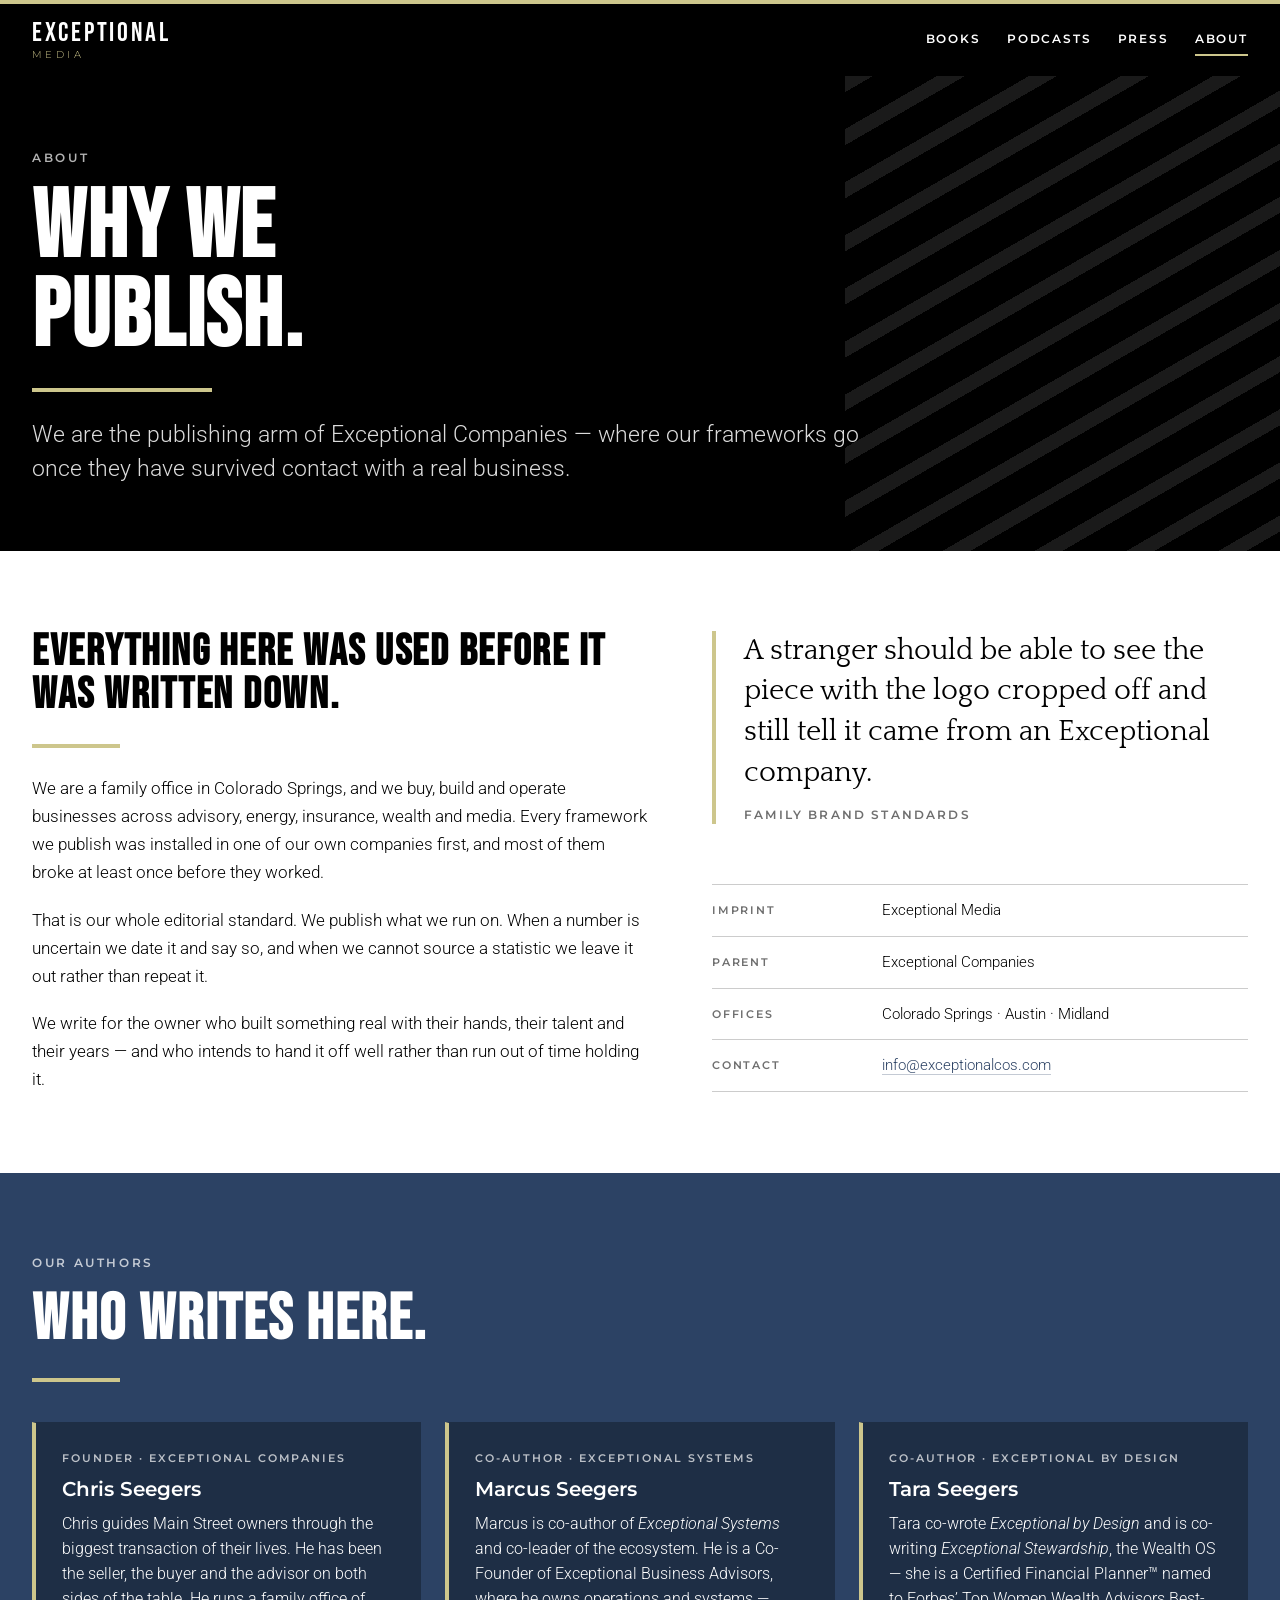
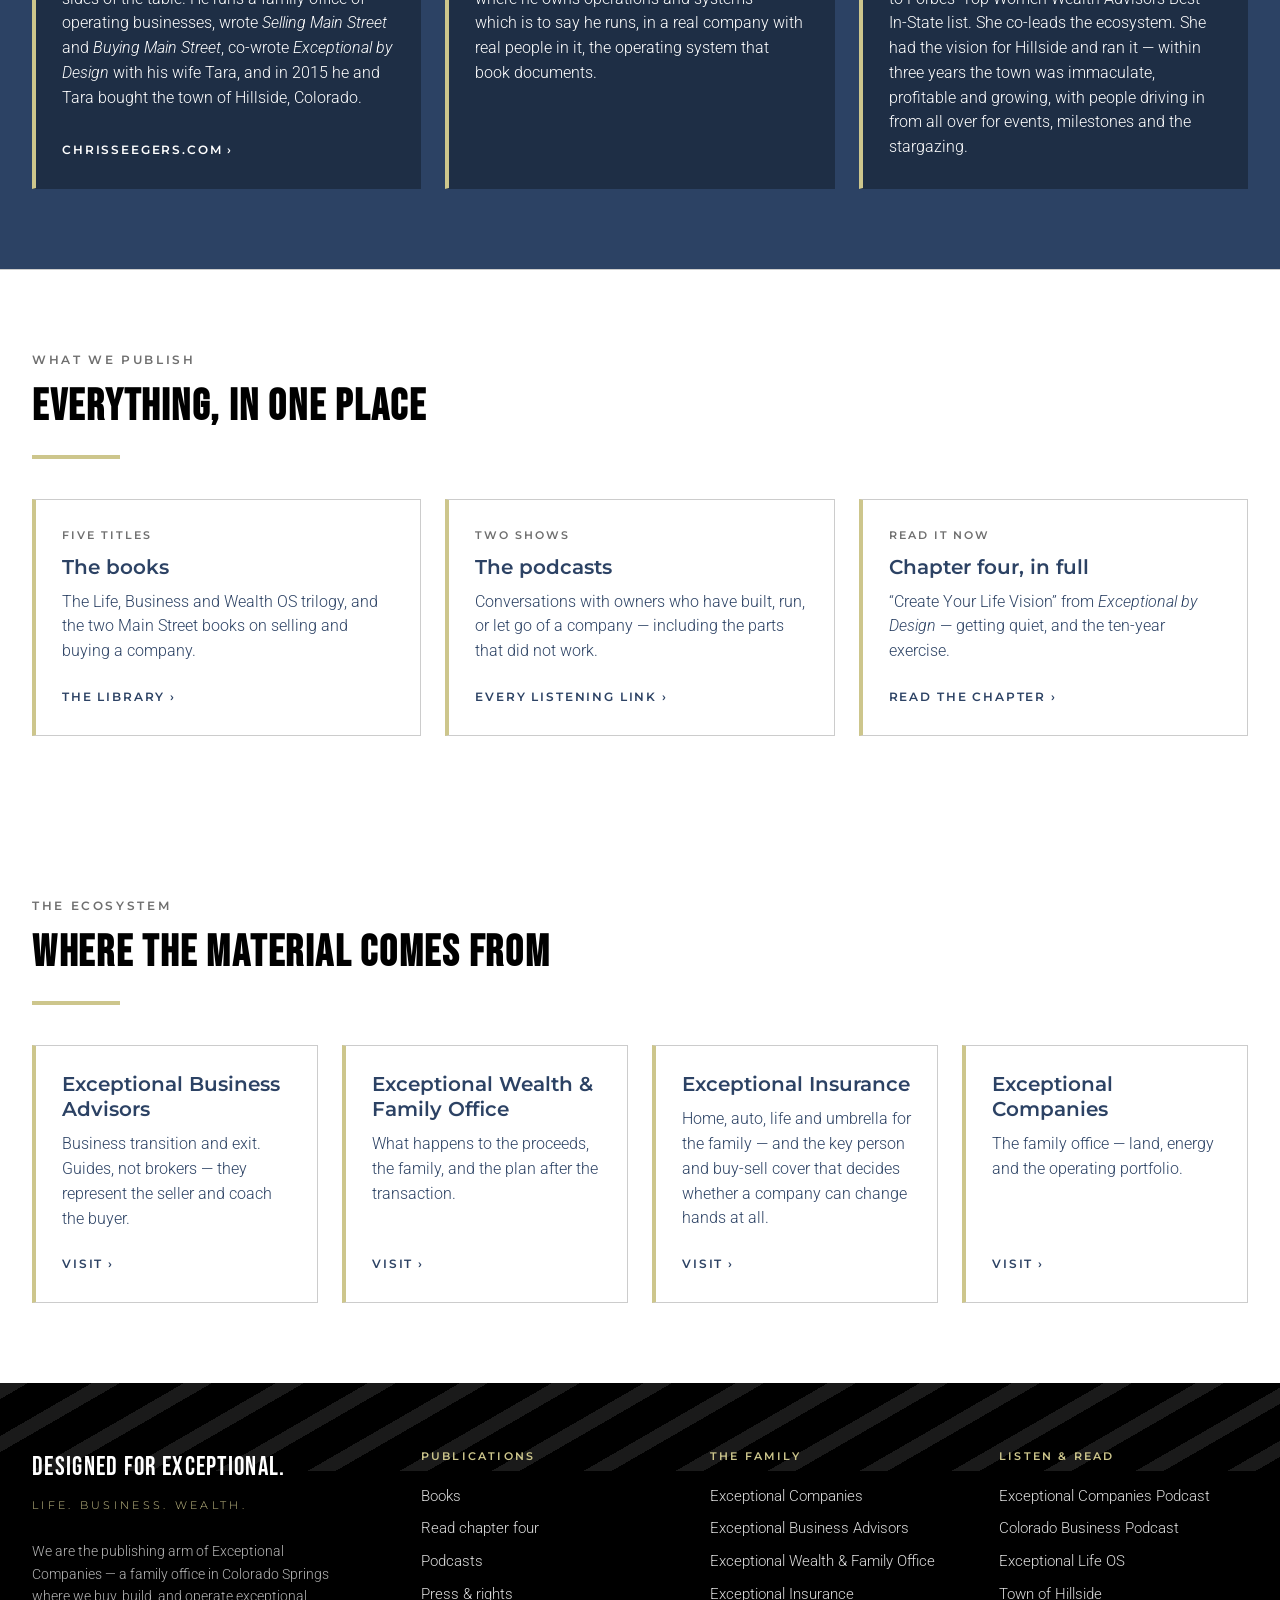
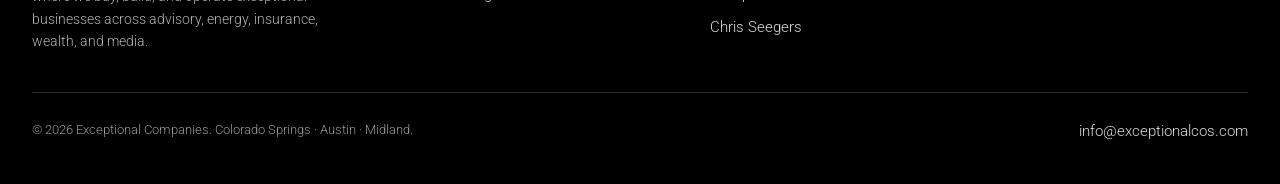
==== about/index.html @ 7e03b31c "Site update 2026-09-05 17:27 Committed by autopush.sh after build.py and check.py passed." ====
<!doctype html>
<html lang="en">
<head>
<meta charset="utf-8">
<meta name="viewport" content="width=device-width, initial-scale=1">
<title>About — Exceptional Media</title>
<meta name="description" content="Exceptional Media is the publishing arm of Exceptional Companies, a family office in Colorado Springs. We publish what we run on.">
<link rel="canonical" href="https://exceptionalmedia.us/about/">
<meta property="og:type" content="website">
<meta property="og:site_name" content="Exceptional Media">
<meta property="og:title" content="About — Exceptional Media">
<meta property="og:description" content="Exceptional Media is the publishing arm of Exceptional Companies, a family office in Colorado Springs. We publish what we run on.">
<meta property="og:url" content="https://exceptionalmedia.us/about/">
<meta property="og:image" content="https://exceptionalmedia.us/assets/og-exceptional-media.png">
<meta property="og:image:width" content="1200">
<meta property="og:image:height" content="630">
<meta property="og:image:alt" content="Exceptional Media — Designed for exceptional. Life. Business. Wealth.">
<meta name="twitter:card" content="summary_large_image">
<meta name="twitter:image" content="https://exceptionalmedia.us/assets/og-exceptional-media.png">
<link rel="icon" href="/assets/favicon.svg" type="image/svg+xml">
<link rel="apple-touch-icon" href="/assets/apple-touch-icon.png">
<meta name="theme-color" content="#000000">
<link rel="preconnect" href="https://fonts.googleapis.com">
<link rel="preconnect" href="https://fonts.gstatic.com" crossorigin>
<link rel="stylesheet" href="https://fonts.googleapis.com/css2?family=Bebas+Neue&family=Montserrat:wght@300;400;600&family=Quattrocento:wght@400;700&family=Roboto:wght@300;400;500&display=swap">
<link rel="stylesheet" href="/assets/exco-media.css">
<script type="application/ld+json">{"@context":"https://schema.org","@graph":[{"@type":"BreadcrumbList","itemListElement":[{"@type":"ListItem","position":1,"name":"Home","item":"https://exceptionalmedia.us/"},{"@type":"ListItem","position":2,"name":"About","item":"https://exceptionalmedia.us/about/"}]},{"@type":"Organization","@id":"https://exceptionalmedia.us/#org","name":"Exceptional Media","url":"https://exceptionalmedia.us","description":"The publishing arm of Exceptional Companies — books, podcasts and EXCEPTIONAL magazine.","parentOrganization":{"@type":"Organization","name":"Exceptional Companies","url":"https://exceptionalcos.com"},"address":{"@type":"PostalAddress","addressLocality":"Colorado Springs","addressRegion":"CO","addressCountry":"US"},"sameAs":["https://exceptionalcos.com","https://excoadvisors.com","https://www.exceptionalwealth.us","https://insureexceptional.com","https://chrisseegers.com","https://www.youtube.com/@ExceptionalCompaniesPodcast","https://www.youtube.com/@ColoradoBusinessPodcast"]},{"@type":"AboutPage","url":"https://exceptionalmedia.us/about/","name":"About Exceptional Media","isPartOf":{"@id":"https://exceptionalmedia.us/#site"}}]}</script>
</head>
<body>

<a class="skip" href="#main">Skip to content</a>

<header class="masthead">
  <div class="bar"></div>
  <div class="inner">
    <!-- Typographic lockup. No authored vector mark exists yet (README, open item 1).
         When the SVG arrives, replace this <a> block with an inline SVG at 0.5X clear space. -->
    <a class="lockup" href="/" aria-label="Exceptional Media — home">
      <span class="m1">EXCEPTIONAL</span>
      <span class="m2">MEDIA</span>
    </a>
    <nav class="nav" aria-label="Primary">
      <a href="/books/">Books</a>
      <a href="/podcasts/">Podcasts</a>
      <a href="/press/">Press</a>
      <a href="/about/" aria-current="page">About</a>
    </nav>
  </div>
</header>

<main id="main">

<section class="pagehead">
  <div class="energy" aria-hidden="true"></div>
  <div class="wrap">
    <div class="eyebrow">About</div>
    <h1 class="display mt2">Why we<br>publish.</h1>
    <hr class="accentrule wide mt3">
    <p class="lead mt3">We are the publishing arm of Exceptional Companies &mdash; where our frameworks go once they have survived contact with a real business.</p>
  </div>
</section>

<section class="section">
  <div class="wrap">
    <div class="split">
      <div class="body">
        <h2 class="h2">Everything here was used before it was written down.</h2>
        <hr class="accentrule mt3">
        <p class="mt3">We are a family office in Colorado Springs, and we buy, build and operate
          businesses across advisory, energy, insurance, wealth and media. Every framework we
          publish was installed in one of our own companies first, and most of them broke at
          least once before they worked.</p>
        <p>That is our whole editorial standard. We publish what we run on. When a number is
          uncertain we date it and say so, and when we cannot source a statistic we leave it out
          rather than repeat it.</p>
        <p>We write for the owner who built something real with their hands, their talent and their
          years &mdash; and who intends to hand it off well rather than run out of time holding
          it.</p>
      </div>
      <div>
        <blockquote class="pull">A stranger should be able to see the piece with the logo cropped
          off and still tell it came from an Exceptional company.
          <cite>Family Brand Standards</cite></blockquote>
        <div class="mt5">
          <div class="factrow"><span class="k">Imprint</span><span>Exceptional Media</span></div>
          <div class="factrow"><span class="k">Parent</span><span>Exceptional Companies</span></div>
          <div class="factrow"><span class="k">Offices</span><span>Colorado Springs &middot; Austin &middot; Midland</span></div>
          <div class="factrow"><span class="k">Contact</span><span><a class="mail" data-u="info" data-d="exceptionalcos.com" href="#contact-email" data-show="1">info [at] exceptionalcos [dot] com</a></span></div>
        </div>
      </div>
    </div>
  </div>
</section>

<section class="section section--navy">
  <div class="wrap">
    <div class="eyebrow">Our authors</div>
    <h2 class="h1 mt2">Who writes here.</h2>
    <hr class="accentrule mt3">
    <div class="grid g3 mt4">
      <div class="card card--dark">
        <div class="kicker">Founder &middot; Exceptional Companies</div>
        <div class="title">Chris Seegers</div>
        <p>Chris guides Main Street owners through the biggest transaction of their lives. He has
          been the seller, the buyer and the advisor on both sides of the table. He runs a family
          office of operating businesses, wrote <i>Selling Main Street</i> and <i>Buying Main
          Street</i>, co-wrote <i>Exceptional by Design</i> with his wife Tara, and in 2015 he and
          Tara bought the town of Hillside, Colorado.</p>
        <a class="go" href="https://chrisseegers.com" rel="noopener" target="_blank">chrisseegers.com &rsaquo;</a>
      </div>
      <div class="card card--dark">
        <div class="kicker">Co-author &middot; Exceptional Systems</div>
        <div class="title">Marcus Seegers</div>
        <p>Marcus is co-author of <i>Exceptional Systems</i> and co-leader of the ecosystem. He is
          a Co-Founder of Exceptional Business Advisors, where he owns operations and systems
          &mdash; which is to say he runs, in a real company with real people in it, the operating
          system that book documents.</p>
        <!-- Marcus has no personal paragraph in any source. Brand Standards v1.0 requires he is
             never framed as staff. Chris to supply; do not invent one. See README, open item 4. -->
      </div>
      <div class="card card--dark">
        <div class="kicker">Co-author &middot; Exceptional by Design</div>
        <div class="title">Tara Seegers</div>
        <p>Tara co-wrote <i>Exceptional by Design</i> and is co-writing <i>Exceptional
          Stewardship</i>, the Wealth OS &mdash; she is a Certified Financial Planner&trade; named
          to Forbes&rsquo; Top Women Wealth Advisors Best-In-State list. She co-leads the
          ecosystem. She
          had the vision for Hillside and ran it &mdash; within three years the town was
          immaculate, profitable and growing, with people driving in from all over for events,
          milestones and the stargazing.</p>
      </div>
    </div>
  </div>
</section>

<section class="section section--rule">
  <div class="wrap">
    <div class="eyebrow">What we publish</div>
    <h2 class="h2 mt2">Everything, in one place</h2>
    <hr class="accentrule mt3">
    <div class="grid g3 mt4">
      <a class="card" href="/books/">
        <div class="kicker">Five titles</div>
        <div class="title">The books</div>
        <p>The Life, Business and Wealth OS trilogy, and the two Main Street books on selling and
          buying a company.</p>
        <span class="go">The library &rsaquo;</span></a>
      <a class="card" href="/podcasts/">
        <div class="kicker">Two shows</div>
        <div class="title">The podcasts</div>
        <p>Conversations with owners who have built, run, or let go of a company &mdash; including
          the parts that did not work.</p>
        <span class="go">Every listening link &rsaquo;</span></a>
      <a class="card" href="/books/exceptional-by-design/excerpt/">
        <div class="kicker">Read it now</div>
        <div class="title">Chapter four, in full</div>
        <p>&ldquo;Create Your Life Vision&rdquo; from <i>Exceptional by Design</i> &mdash; getting
          quiet, and the ten-year exercise.</p>
        <span class="go">Read the chapter &rsaquo;</span></a>
    </div>
  </div>
</section>

<section class="section">
  <div class="wrap">
    <div class="eyebrow">The ecosystem</div>
    <h2 class="h2 mt2">Where the material comes from</h2>
    <hr class="accentrule mt3">
    <div class="grid g4 mt4">
      <a class="card" href="https://excoadvisors.com" rel="noopener" target="_blank">
        <div class="title">Exceptional Business Advisors</div>
        <p>Business transition and exit. Guides, not brokers &mdash; they represent the seller and coach the buyer.</p>
        <span class="go">Visit &rsaquo;</span></a>
      <a class="card" href="https://www.exceptionalwealth.us" rel="noopener" target="_blank">
        <div class="title">Exceptional Wealth &amp; Family Office</div>
        <p>What happens to the proceeds, the family, and the plan after the transaction.</p>
        <span class="go">Visit &rsaquo;</span></a>
      <a class="card" href="https://insureexceptional.com" rel="noopener" target="_blank">
        <div class="title">Exceptional Insurance</div>
        <p>Home, auto, life and umbrella for the family &mdash; and the key person and buy-sell
          cover that decides whether a company can change hands at all.</p>
        <span class="go">Visit &rsaquo;</span></a>
      <a class="card" href="https://exceptionalcos.com" rel="noopener" target="_blank">
        <div class="title">Exceptional Companies</div>
        <p>The family office &mdash; land, energy and the operating portfolio.</p>
        <span class="go">Visit &rsaquo;</span></a>
    </div>
  </div>
</section>

</main>

<footer class="foot">
  <div class="energy" aria-hidden="true"></div>
  <div class="wrap">
    <div class="cols">
      <div>
        <div class="tag">DESIGNED FOR EXCEPTIONAL.<i>LIFE. BUSINESS. WEALTH.</i></div>
        <p class="small mt3" style="color:rgba(255,255,255,.7);max-width:38ch">
          We are the publishing arm of Exceptional Companies &mdash; a family office in Colorado
          Springs where we buy, build, and operate exceptional businesses across advisory, energy,
          insurance, wealth, and media.</p>
      </div>
      <div>
        <h2>Publications</h2>
        <a href="/books/">Books</a>
        <a href="/books/exceptional-by-design/excerpt/">Read chapter four</a>
        <a href="/podcasts/">Podcasts</a>
        
        <a href="/press/">Press &amp; rights</a>
      </div>
      <div>
        <h2>The family</h2>
        <a href="https://exceptionalcos.com" rel="noopener">Exceptional Companies</a>
        <a href="https://excoadvisors.com" rel="noopener">Exceptional Business Advisors</a>
        <a href="https://www.exceptionalwealth.us" rel="noopener">Exceptional Wealth &amp; Family Office</a>
        <a href="https://insureexceptional.com" rel="noopener">Exceptional Insurance</a>
        <a href="https://chrisseegers.com" rel="noopener">Chris Seegers</a>
      </div>
      <div>
        <h2>Listen &amp; read</h2>
        <a href="https://www.youtube.com/@ExceptionalCompaniesPodcast" rel="noopener">Exceptional Companies Podcast</a>
        <a href="https://www.youtube.com/@ColoradoBusinessPodcast" rel="noopener">Colorado Business Podcast</a>
        <a href="https://exceptional-os.com" rel="noopener">Exceptional Life OS</a>
        <a href="https://townofhillside.com" rel="noopener">Town of Hillside</a>
      </div>
    </div>
    <div class="rule"></div>
    <div class="fine">
      <span>&copy; 2026 Exceptional Companies. Colorado Springs &middot; Austin &middot; Midland.</span>
      <span><a class="mail" id="contact-email" data-u="info" data-d="exceptionalcos.com" data-show="1" href="#contact-email" style="display:inline">info [at] exceptionalcos [dot] com</a></span>
    </div>
  </div>
</footer>

<script>
/* Assembles every .mail address at runtime. The literal string never appears in
   the served HTML, so source scrapers and regex harvesters come up empty. */
(function () {
  var n = document.getElementsByClassName('mail');
  for (var i = 0; i < n.length; i++) {
    var e = n[i], u = e.getAttribute('data-u'), d = e.getAttribute('data-d');
    if (!u || !d) continue;
    var addr = u + String.fromCharCode(64) + d, sub = e.getAttribute('data-s');
    e.setAttribute('href', 'mailto:' + addr + (sub ? '?subject=' + sub : ''));
    if (e.getAttribute('data-show')) e.textContent = addr;
  }
})();
</script>

</body>
</html>
---- assets/exco-media.css ----
/* ============================================================
   EXCEPTIONAL MEDIA — exceptionalmedia.us
   Exceptional Companies Family Brand Standards v1.0
   Parent treatment · Signature Gold accent (cross-family piece)
   ============================================================ */

:root{
  --ink:        #000000;   /* Exceptional Black  — type, anchors */
  --ink-70:     #4a4a4a;
  --ink-55:     #6f6f6f;
  --structure:  #2C4264;   /* Exceptional Navy   — bands, headings, links */
  --deep:       #1E2E45;   /* deeper navy        — footer, data bands */
  --accent:     #CDC68C;   /* Signature Gold     — RULES AND FILLS ONLY, never type */
  --rule:       #CCCCCC;   /* Exceptional Gray   */
  --ground:     #FFFFFF;   /* Paper White        */

  --radius:        0;      /* square corners. always. */
  --container-max: 1280px;
  --gutter:        24px;

  --font-display: 'Bebas Neue', Impact, 'Arial Narrow', sans-serif;
  --font-primary: 'Montserrat', Arial, Helvetica, sans-serif;
  --font-serif:   'Quattrocento', Georgia, 'Times New Roman', serif;
  --font-body:    'Roboto', Arial, Helvetica, sans-serif;
}

*,*::before,*::after{box-sizing:border-box}
html{-webkit-text-size-adjust:100%}
body{
  margin:0; background:var(--ground); color:var(--ink);
  font-family:var(--font-body); font-weight:300; font-size:17px; line-height:1.65;
}
img{max-width:100%;height:auto;display:block;border-radius:0}
h1,h2,h3,h4,p,ul,ol,figure,blockquote{margin:0}
a{color:var(--structure);text-decoration:none;border-bottom:1px solid rgba(44,66,100,.28)}
a:hover{border-bottom-color:var(--structure)}
:focus-visible{outline:2px solid var(--accent);outline-offset:2px}
ul{padding-left:0;list-style:none}

/* ---------- layout ---------- */
.wrap{max-width:var(--container-max);margin:0 auto;padding:0 32px}
.section{padding:80px 0}
.section--tight{padding:56px 0}
.section--navy{background:var(--structure);color:#fff}
.section--deep{background:var(--deep);color:#fff}
.section--navy a,.section--deep a{color:#fff;border-bottom-color:rgba(255,255,255,.4)}
.section--rule{border-top:1px solid var(--rule)}

.grid{display:grid;gap:var(--gutter)}
.g2{grid-template-columns:repeat(2,1fr)}
.g3{grid-template-columns:repeat(3,1fr)}
.g4{grid-template-columns:repeat(4,1fr)}
.split{display:grid;grid-template-columns:minmax(0,1.15fr) minmax(0,1fr);gap:64px;align-items:start}

/* ---------- type ---------- */
.eyebrow{
  font-family:var(--font-primary);font-weight:600;font-size:12px;
  letter-spacing:.22em;text-transform:uppercase;color:var(--ink-55);
}
.section--navy .eyebrow,.section--deep .eyebrow{color:rgba(255,255,255,.72)}
.display{
  font-family:var(--font-display);text-transform:uppercase;letter-spacing:.02em;
  line-height:.94;font-size:clamp(44px,7.4vw,104px);color:var(--ink);
}
.section--navy .display,.section--deep .display,
.hero .display,.pagehead .display,
.hero .h1,.hero .h2,.pagehead .h1,.pagehead .h2{color:#fff}
.h1{font-family:var(--font-display);text-transform:uppercase;letter-spacing:.03em;
  line-height:.98;font-size:clamp(36px,5vw,64px)}
.h2{font-family:var(--font-display);text-transform:uppercase;letter-spacing:.04em;
  line-height:1;font-size:clamp(28px,3.4vw,44px)}
.h3{font-family:var(--font-primary);font-weight:600;font-size:19px;line-height:1.3;letter-spacing:.01em}
.lead{font-size:clamp(19px,2vw,23px);line-height:1.5;font-weight:300;max-width:64ch}
.body p+p{margin-top:1.15em}
.body{max-width:70ch}
.small{font-size:14px;line-height:1.6;color:var(--ink-70)}
.section--navy .small,.section--deep .small{color:rgba(255,255,255,.78)}
.mono{font-family:var(--font-primary);font-weight:400;letter-spacing:.02em}

.accentrule{border:0;height:4px;background:var(--accent);width:88px;margin:0}
.accentrule.wide{width:180px}

.pull{
  font-family:var(--font-serif);font-size:clamp(21px,2.5vw,29px);line-height:1.4;
  border-left:4px solid var(--accent);padding-left:28px;max-width:52ch;
}
.pull cite{display:block;margin-top:14px;font-family:var(--font-primary);
  font-style:normal;font-weight:600;font-size:12px;letter-spacing:.18em;text-transform:uppercase;color:var(--ink-55)}
.section--navy .pull cite,.section--deep .pull cite{color:rgba(255,255,255,.7)}

/* ---------- energy lines (signature device) ---------- */
/* 30 degrees, bottom-left to top-right, one color, bleeding off an edge */
.energy{
  position:absolute;inset:0 0 0 auto;width:34%;pointer-events:none;
  background:repeating-linear-gradient(150deg,
    rgba(255,255,255,.10) 0 14px, transparent 14px 46px);
}
/* Footer: a band across the top, bleeding off left and right. No copy behind it. */
.foot .energy{inset:0 0 auto 0;width:100%;height:88px}
.foot .wrap{padding-top:116px}
/* Cover fields are art, not body copy — the device may fill them. */
.coverframe .energy{inset:0;width:100%}
.energy--gold{
  background:repeating-linear-gradient(150deg,
    var(--accent) 0 12px, transparent 12px 44px);
  opacity:.28;
}

/* ---------- header ---------- */
.masthead{position:sticky;top:0;z-index:40;background:var(--ink);color:#fff}
.masthead .bar{height:4px;background:var(--accent)}
.masthead .inner{
  max-width:var(--container-max);margin:0 auto;padding:16px 32px;
  display:flex;align-items:center;justify-content:space-between;gap:24px;
}
/* Typographic lockup. No vector mark exists yet — see README, open item 1. */
.lockup{display:block;border:0;line-height:1}
.lockup:hover{border:0}
.lockup .m1{font-family:var(--font-display);font-size:27px;letter-spacing:.10em;color:#fff;display:block}
.lockup .m2{font-family:var(--font-primary);font-weight:300;font-size:10px;
  letter-spacing:.34em;color:var(--accent);display:block;margin-top:3px}
.nav{display:flex;align-items:center;gap:26px;flex-wrap:wrap}
.nav a{
  font-family:var(--font-primary);font-weight:600;font-size:11.5px;letter-spacing:.16em;
  text-transform:uppercase;color:#fff;border:0;padding:6px 0;border-bottom:2px solid transparent;
}
.nav a:hover,.nav a[aria-current="page"]{border-bottom-color:var(--accent)}

/* ---------- hero ---------- */
.hero{position:relative;background:var(--structure);color:#fff;overflow:hidden}
.hero .wrap{position:relative;z-index:2;padding-top:104px;padding-bottom:104px}
.hero .eyebrow{color:rgba(255,255,255,.75)}
.hero .lead{color:rgba(255,255,255,.9)}
.pagehead{position:relative;background:var(--ink);color:#fff;overflow:hidden}
.pagehead .wrap{position:relative;z-index:2;padding-top:72px;padding-bottom:64px}
.pagehead .eyebrow{color:rgba(255,255,255,.7)}
.pagehead .lead{color:rgba(255,255,255,.86)}

/* ---------- buttons ---------- */
.btn{
  display:inline-block;font-family:var(--font-primary);font-weight:600;font-size:12px;
  letter-spacing:.16em;text-transform:uppercase;padding:15px 30px;border-radius:0;
  background:var(--ink);color:#fff;border:2px solid var(--ink);
}
.btn:hover{background:#111;border-color:#111}
.btn--ghost{background:transparent;color:var(--ink);border-color:var(--ink)}
.btn--ghost:hover{background:var(--ink);color:#fff}
.on-dark .btn,.section--navy .btn,.section--deep .btn,.hero .btn,.pagehead .btn{background:#fff;color:var(--ink);border-color:#fff}
.on-dark .btn:hover,.section--navy .btn:hover,.section--deep .btn:hover,.hero .btn:hover,.pagehead .btn:hover{background:var(--accent);border-color:var(--accent);color:var(--ink)}
.on-dark .btn--ghost,.section--navy .btn--ghost,.section--deep .btn--ghost,.hero .btn--ghost,.pagehead .btn--ghost{background:transparent;color:#fff;border-color:rgba(255,255,255,.65)}
.on-dark .btn--ghost:hover,.section--navy .btn--ghost:hover,.section--deep .btn--ghost:hover,.hero .btn--ghost:hover,.pagehead .btn--ghost:hover{background:#fff;color:var(--ink);border-color:#fff}
.btnrow{display:flex;flex-wrap:wrap;gap:14px}

/* ---------- cards ---------- */
.card{
  background:var(--ground);border:1px solid var(--rule);border-left:4px solid var(--accent);
  border-radius:0;padding:26px 26px 28px;display:flex;flex-direction:column;gap:10px;height:100%;
}
.card .kicker{font-family:var(--font-primary);font-weight:600;font-size:11px;
  letter-spacing:.18em;text-transform:uppercase;color:var(--ink-55)}
.card .title{font-family:var(--font-primary);font-weight:600;font-size:20px;line-height:1.25}
.card .meta{font-size:13px;color:var(--ink-55);font-family:var(--font-primary);letter-spacing:.02em}
.card p{font-size:15.5px;line-height:1.6}
.card .go{margin-top:auto;padding-top:14px;font-family:var(--font-primary);font-weight:600;
  font-size:11.5px;letter-spacing:.16em;text-transform:uppercase;border:0}
.card--dark{background:var(--deep);color:#fff;border-color:var(--deep);border-left-color:var(--accent)}
.card--dark .kicker,.card--dark .meta{color:rgba(255,255,255,.7)}
.card--dark a{color:#fff}
a.card{border-bottom:1px solid var(--rule)}
a.card:hover{border-color:var(--structure);border-left-color:var(--accent)}

/* status pill */
.pill{
  display:inline-block;font-family:var(--font-primary);font-weight:600;font-size:10.5px;
  letter-spacing:.18em;text-transform:uppercase;padding:5px 11px;border-radius:0;
  background:var(--structure);color:#fff;
}
.pill--out{background:var(--ink)}
.pill--soon{background:#fff;color:var(--ink);border:1px solid var(--ink)}

/* ---------- book detail ---------- */
.coverframe{
  aspect-ratio:2/3;background:var(--deep);position:relative;overflow:hidden;
  border:1px solid rgba(0,0,0,.12);display:flex;align-items:flex-end;
}
.coverframe .energy{opacity:.5}
.coverframe .cv{position:relative;z-index:4;padding:26px;width:100%;
  background:linear-gradient(to top,rgba(0,0,0,.92) 0%,rgba(0,0,0,.82) 62%,rgba(0,0,0,0) 100%)}
.coverframe .cv .t{font-family:var(--font-display);font-size:34px;line-height:.95;
  letter-spacing:.02em;color:#fff;text-transform:uppercase}
.coverframe .cv .s{font-family:var(--font-primary);font-weight:300;font-size:11px;
  letter-spacing:.26em;text-transform:uppercase;color:var(--accent);margin-top:10px}
.coverframe img{position:absolute;inset:0;width:100%;height:100%;object-fit:cover;z-index:3}

.factrow{border-top:1px solid var(--rule);display:grid;grid-template-columns:150px 1fr;
  gap:20px;padding:13px 0;font-size:15px}
.factrow .k{font-family:var(--font-primary);font-weight:600;font-size:11px;letter-spacing:.16em;
  text-transform:uppercase;color:var(--ink-55);padding-top:3px}
.factrow:last-child{border-bottom:1px solid var(--rule)}

.steps{counter-reset:s;display:grid;gap:2px}
.step{background:#f6f6f4;border-left:4px solid var(--accent);padding:20px 24px}
.step .n{font-family:var(--font-display);font-size:24px;letter-spacing:.06em;color:var(--structure);display:block}
.step .t{font-family:var(--font-primary);font-weight:600;font-size:17px;margin-top:2px}
.step p{font-size:15.5px;margin-top:6px}

.pillars{display:grid;grid-template-columns:repeat(4,1fr);gap:2px}
.pillar{background:var(--deep);color:#fff;padding:22px 20px;border-top:4px solid var(--accent)}
.pillar .t{font-family:var(--font-display);font-size:24px;letter-spacing:.05em}
.pillar p{font-size:14px;color:rgba(255,255,255,.78);margin-top:4px;line-height:1.5}

/* link lists */
.linklist{display:grid;gap:0}
.linkrow{
  display:grid;grid-template-columns:minmax(0,1fr) auto;gap:20px;align-items:baseline;
  padding:16px 0;border-top:1px solid var(--rule);
}
.linkrow:last-child{border-bottom:1px solid var(--rule)}
.linkrow .n{font-family:var(--font-primary);font-weight:600;font-size:17px}
.linkrow .d{font-size:15px;color:var(--ink-70);margin-top:2px}
.linkrow .y{font-family:var(--font-primary);font-weight:600;font-size:12px;letter-spacing:.14em;
  text-transform:uppercase;color:var(--ink-55);white-space:nowrap}
.chips{display:flex;flex-wrap:wrap;gap:10px;margin-top:10px}
.chip{font-family:var(--font-primary);font-weight:600;font-size:11px;letter-spacing:.14em;
  text-transform:uppercase;border:1px solid var(--rule);padding:8px 14px;color:var(--structure)}
.chip:hover{border-color:var(--structure)}

/* ---------- footer ---------- */
.foot{background:var(--ink);color:#fff;position:relative;overflow:hidden}
.foot .wrap{position:relative;z-index:2;padding:64px 32px 40px}
.foot h2{font-family:var(--font-primary);font-weight:600;font-size:11px;letter-spacing:.2em;
  text-transform:uppercase;color:var(--accent);margin-bottom:14px}
.foot a{color:rgba(255,255,255,.86);border:0;font-size:15px;display:block;padding:4px 0}
.foot a:hover{color:#fff}
.foot .cols{display:grid;grid-template-columns:1.4fr 1fr 1fr 1fr;gap:40px}
.foot .rule{height:1px;background:rgba(255,255,255,.18);margin:40px 0 24px}
.foot .tag{font-family:var(--font-display);font-size:26px;letter-spacing:.05em;color:#fff}
.foot .tag i{display:block;font-style:normal;font-family:var(--font-primary);font-weight:300;
  font-size:11px;letter-spacing:.3em;color:var(--accent);margin-top:6px}
.foot .fine{display:flex;justify-content:space-between;gap:24px;flex-wrap:wrap;
  font-size:13px;color:rgba(255,255,255,.6);margin-top:26px}

.mt1{margin-top:8px}.mt2{margin-top:16px}.mt3{margin-top:26px}
.mt4{margin-top:40px}.mt5{margin-top:60px}

/* ---------- responsive ---------- */
@media (max-width:960px){
  .split{grid-template-columns:1fr;gap:36px}
  .g4{grid-template-columns:repeat(2,1fr)}
  .g3{grid-template-columns:repeat(2,1fr)}
  .pillars{grid-template-columns:repeat(2,1fr)}
  .foot .cols{grid-template-columns:repeat(2,1fr)}
}
@media (max-width:820px){
  .hero .energy,.pagehead .energy,.section .energy{display:none}
}
@media (max-width:720px){
  body{font-size:16px}
  .wrap{padding:0 20px}
  .section{padding:56px 0}
  .hero .wrap{padding-top:64px;padding-bottom:64px}
  .g2,.g3,.g4{grid-template-columns:1fr}
  .pillars{grid-template-columns:1fr}
  .masthead .inner{flex-direction:column;align-items:flex-start;padding:14px 20px}
  .nav{gap:16px}
  .factrow{grid-template-columns:1fr;gap:4px}
  .foot .cols{grid-template-columns:1fr}
  .foot .wrap{padding:48px 20px 32px}
}
@media print{.masthead,.nav{position:static}.energy{display:none}}

/* ── table of contents ─────────────────────────────────────────────────── */
.toc{display:grid;grid-template-columns:repeat(3,1fr);gap:2px}
.tocgroup{background:#f6f6f4;border-top:4px solid var(--accent);padding:22px 24px 24px}
.tocphase{display:flex;align-items:baseline;gap:10px;flex-wrap:wrap;
  padding-bottom:12px;margin-bottom:12px;border-bottom:1px solid var(--rule)}
.tocphase .p{font-family:var(--font-primary);font-weight:600;font-size:10.5px;
  letter-spacing:.2em;text-transform:uppercase;color:var(--ink-55)}
.tocphase .n{font-family:var(--font-display);font-size:24px;letter-spacing:.05em;color:var(--structure)}
.toclist{margin:0;display:grid;gap:9px}
.toclist li{font-size:15px;line-height:1.45;font-variant-numeric:tabular-nums}
.section--navy .tocgroup,.section--deep .tocgroup{background:rgba(255,255,255,.06);color:#fff}
.section--navy .tocphase,.section--deep .tocphase{border-bottom-color:rgba(255,255,255,.22)}
.section--navy .tocphase .p,.section--deep .tocphase .p{color:rgba(255,255,255,.65)}
.section--navy .tocphase .n,.section--deep .tocphase .n{color:var(--accent)}

/* ── excerpt: the book's own voice, set as reading matter ──────────────── */
.excerpt{max-width:68ch;margin:0 auto}
.excerpt p{font-size:18.5px;line-height:1.72}
.excerpt p+p{margin-top:1.1em}
.excerpt h2{font-family:var(--font-display);font-size:clamp(24px,3vw,34px);
  letter-spacing:.04em;text-transform:uppercase;margin-top:2em;color:var(--structure)}
.excerpt h2+p{margin-top:.7em}
.excerpt .drop::first-letter{font-family:var(--font-display);font-size:64px;line-height:.8;
  float:left;padding:6px 12px 0 0;color:var(--structure)}
.excerpt .qlist{margin:1.4em 0;padding-left:0;display:grid;gap:.45em;
  border-left:4px solid var(--accent);padding-left:26px}
.excerpt .qlist li{font-family:var(--font-serif);font-size:19px;line-height:1.45}
.excerpt .bullets{margin:1.2em 0;display:grid;gap:.5em}
.excerpt .bullets li{font-size:16.5px;padding-left:22px;position:relative}
.excerpt .bullets li::before{content:"";position:absolute;left:0;top:.62em;
  width:10px;height:3px;background:var(--accent)}
.srcnote{border-top:1px solid var(--rule);border-bottom:1px solid var(--rule);
  padding:16px 0;font-size:13.5px;color:var(--ink-55);font-family:var(--font-primary)}

@media (max-width:960px){.toc{grid-template-columns:repeat(2,1fr)}}
@media (max-width:720px){.toc{grid-template-columns:1fr}.excerpt p{font-size:17px}}

/* ── skip link: first thing a keyboard or screen-reader user meets ─────── */
.skip{
  position:absolute;left:-9999px;top:0;z-index:100;
  background:var(--accent);color:var(--ink);
  font-family:var(--font-primary);font-weight:600;font-size:12px;
  letter-spacing:.16em;text-transform:uppercase;padding:14px 22px;border:0;
}
.skip:focus{left:0;outline:3px solid var(--ink);outline-offset:-3px}
main{display:block}
.dead-figure{text-decoration:line-through;text-decoration-thickness:1px;opacity:.85}
/* Let each card take its own height — a 25-word card stretched to a 150-word card is
   four fifths empty. Aligned tops, ragged bottoms, which is the honest shape here. */
.grid--top{align-items:start}
.grid--top .card{height:auto}

/* Hero tagline lockup. Gold on navy clears AA at 5.82:1 — verified, not assumed.
   Gold on white is 1.74:1 and never carries type; this pairing is the exception. */
.herotag{
  font-family:var(--font-primary);font-weight:600;font-size:clamp(13px,1.5vw,17px);
  letter-spacing:.30em;text-transform:uppercase;color:var(--accent);
}
@media (max-width:520px){.herotag{letter-spacing:.18em}}
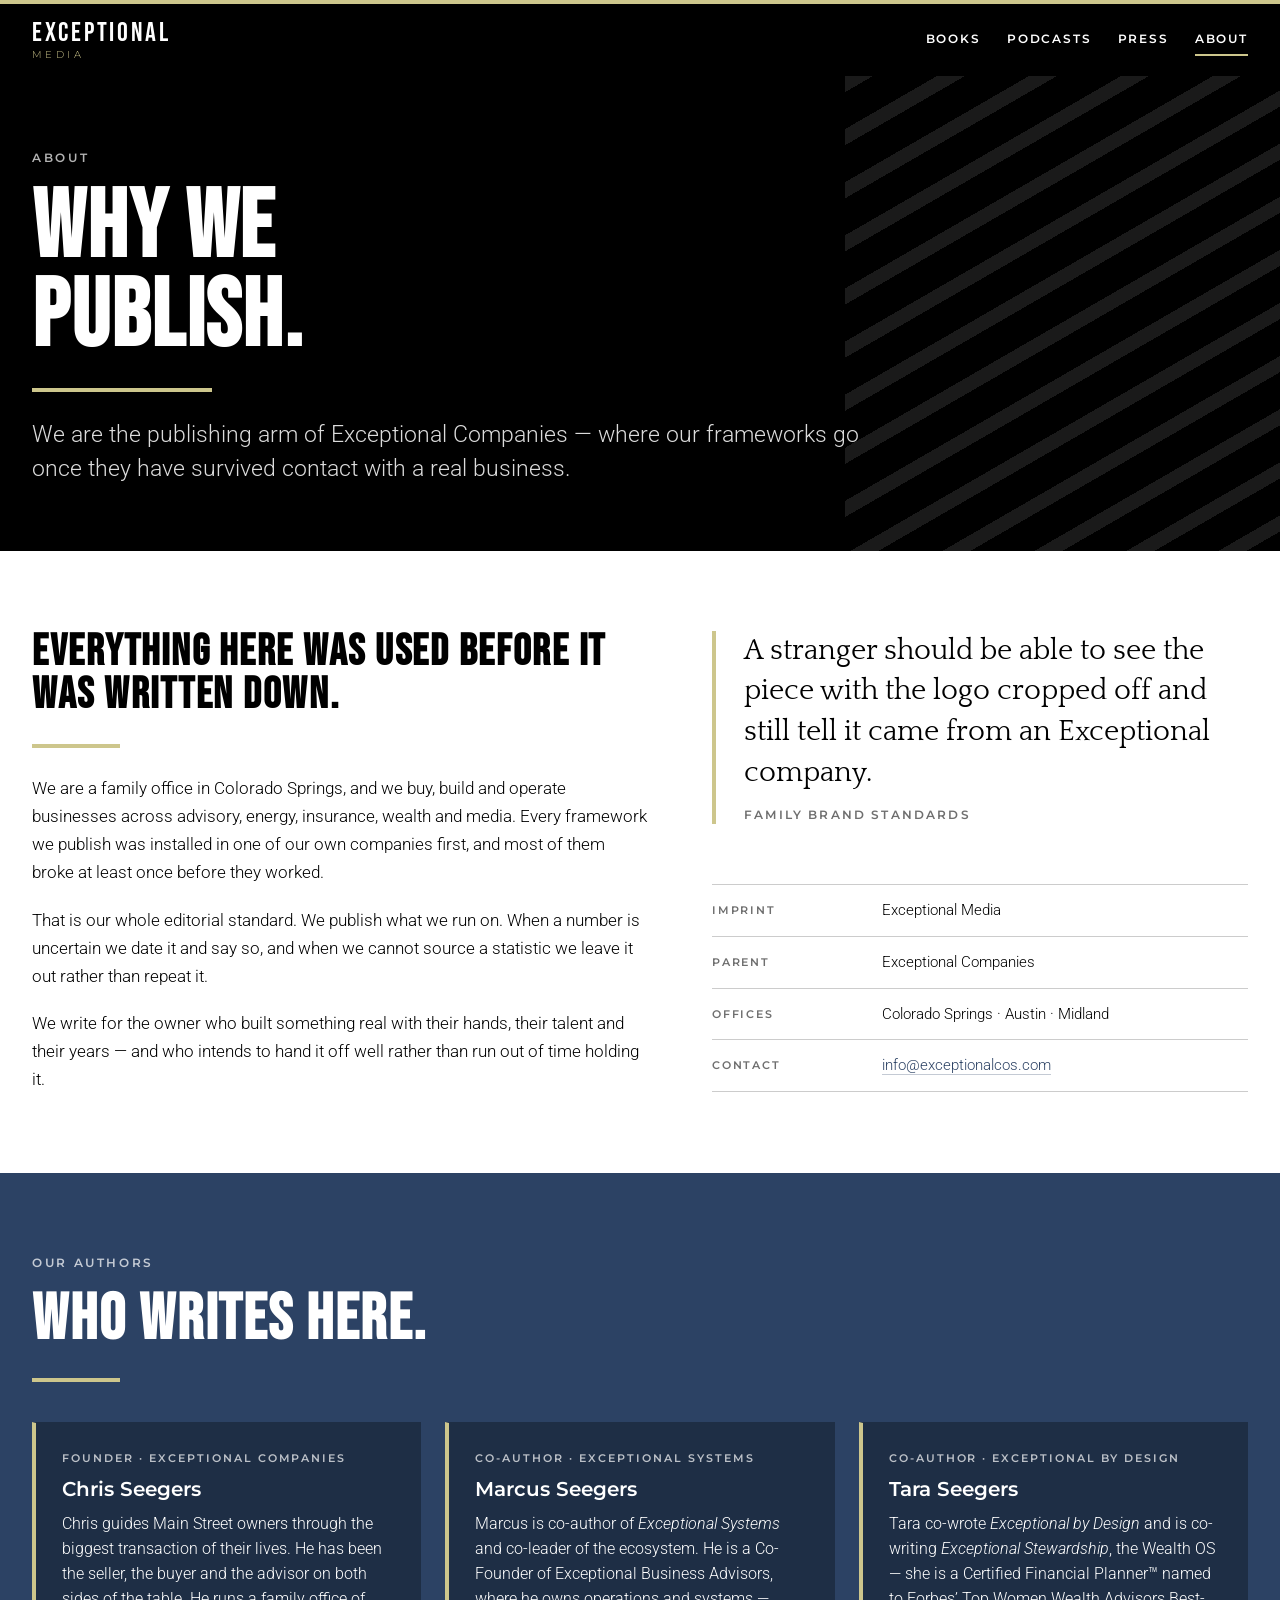
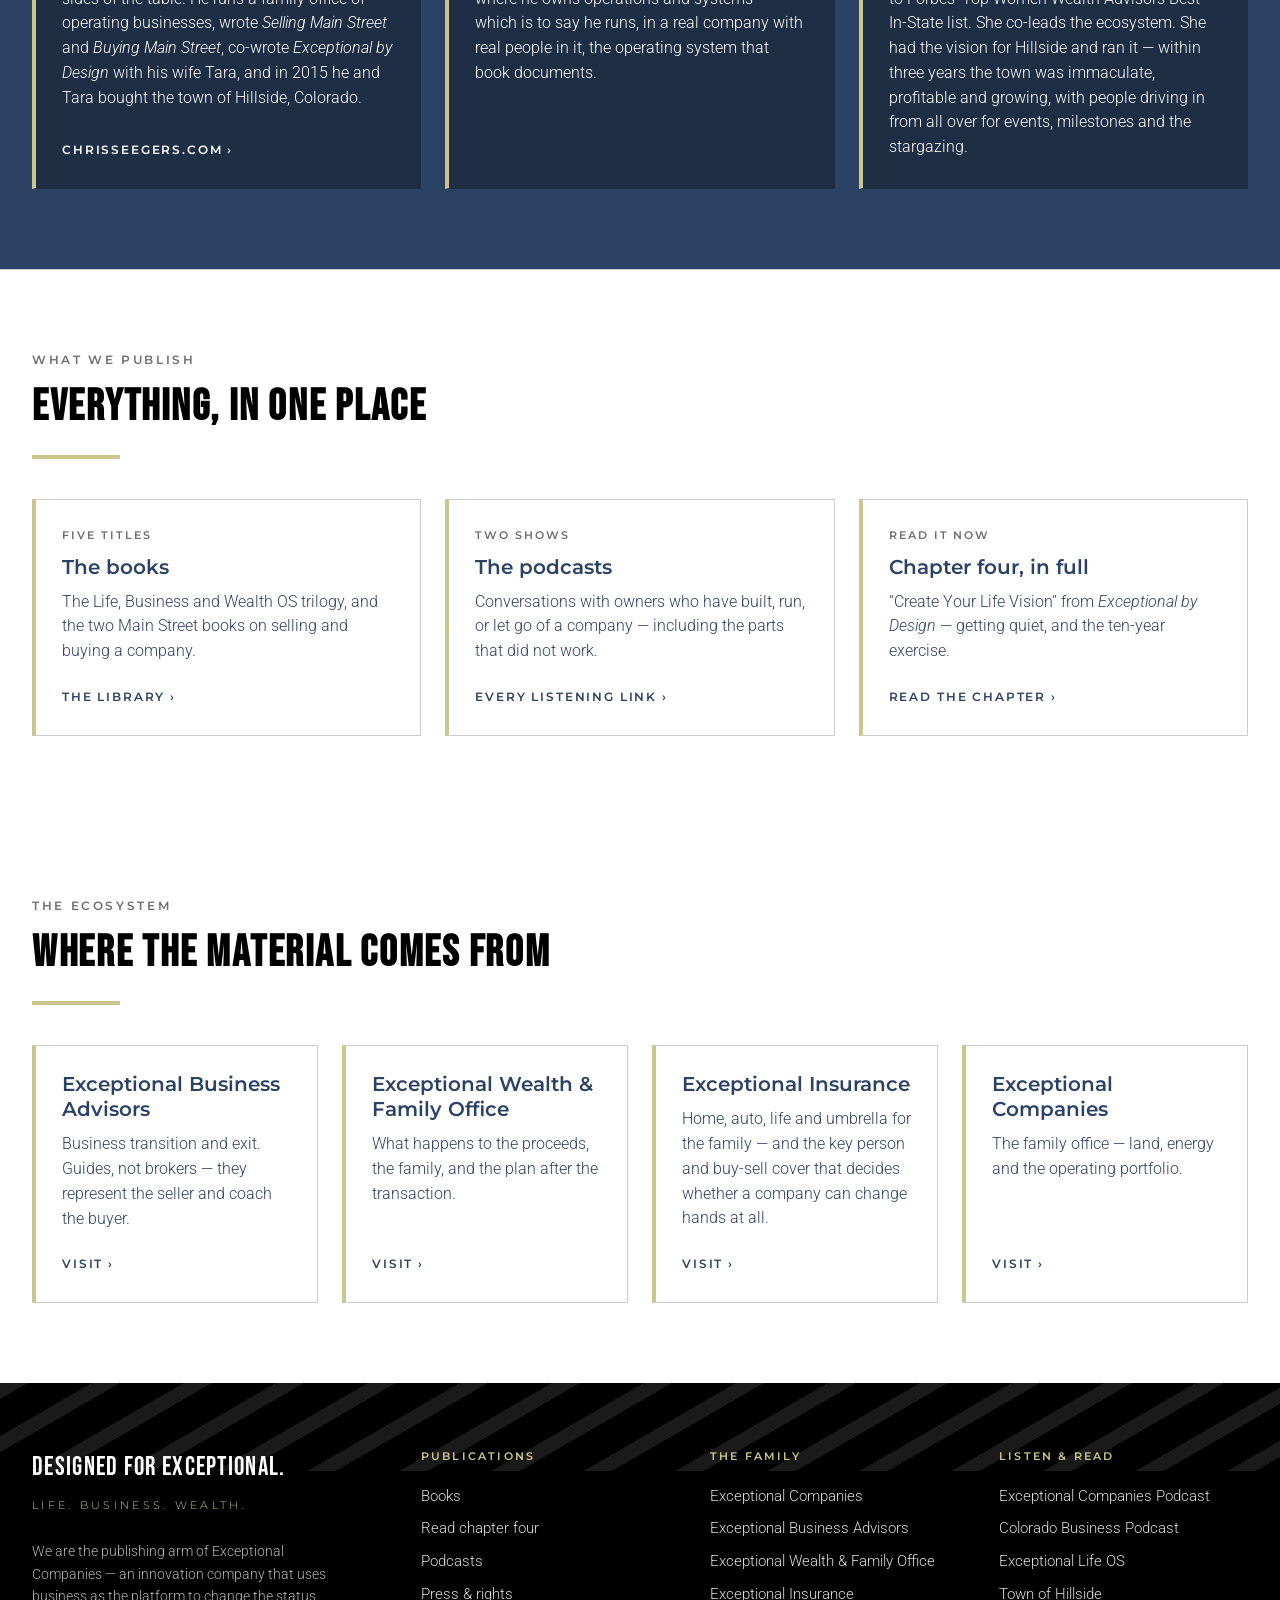
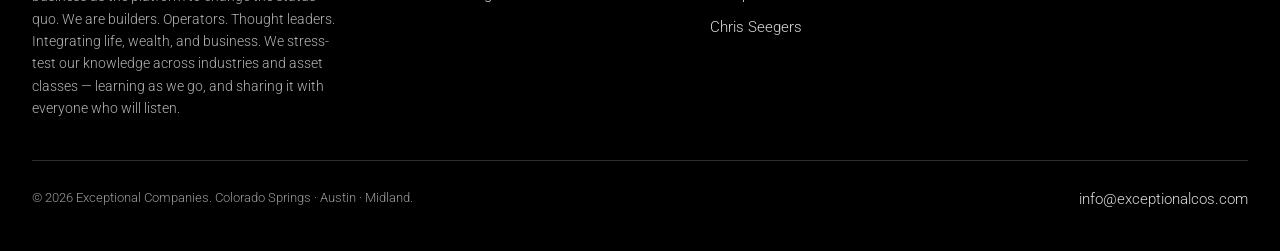
==== commit 8d485f4d: "Site update 2026-09-05 18:11 Committed by autopush.sh after build.py and check.py passed." ====
--- a/about/index.html
+++ b/about/index.html
@@ -197,9 +197,11 @@
       <div>
         <div class="tag">DESIGNED FOR EXCEPTIONAL.<i>LIFE. BUSINESS. WEALTH.</i></div>
         <p class="small mt3" style="color:rgba(255,255,255,.7);max-width:38ch">
-          We are the publishing arm of Exceptional Companies &mdash; a family office in Colorado
-          Springs where we buy, build, and operate exceptional businesses across advisory, energy,
-          insurance, wealth, and media.</p>
+          We are the publishing arm of Exceptional Companies &mdash; an innovation company that
+          uses business as the platform to change the status quo. We are builders. Operators.
+          Thought leaders. Integrating life, wealth, and business. We stress-test our knowledge
+          across industries and asset classes &mdash; learning as we go, and sharing it with
+          everyone who will listen.</p>
       </div>
       <div>
         <h2>Publications</h2>
--- a/assets/exco-media.css
+++ b/assets/exco-media.css
@@ -131,6 +131,13 @@
 .hero .wrap{position:relative;z-index:2;padding-top:104px;padding-bottom:104px}
 .hero .eyebrow{color:rgba(255,255,255,.75)}
 .hero .lead{color:rgba(255,255,255,.9)}
+/* hero display: the quiet middle line — small, gold, letterspaced.
+   Gold as type is a deviation from the token comment; on Navy it measures
+   5.82:1, which clears WCAG AA. The standard's 1.74:1 is gold on white. */
+.hero .display .quiet{
+  display:block;font-size:.30em;color:var(--accent);
+  letter-spacing:.18em;line-height:1.6;
+}
 .pagehead{position:relative;background:var(--ink);color:#fff;overflow:hidden}
 .pagehead .wrap{position:relative;z-index:2;padding-top:72px;padding-bottom:64px}
 .pagehead .eyebrow{color:rgba(255,255,255,.7)}
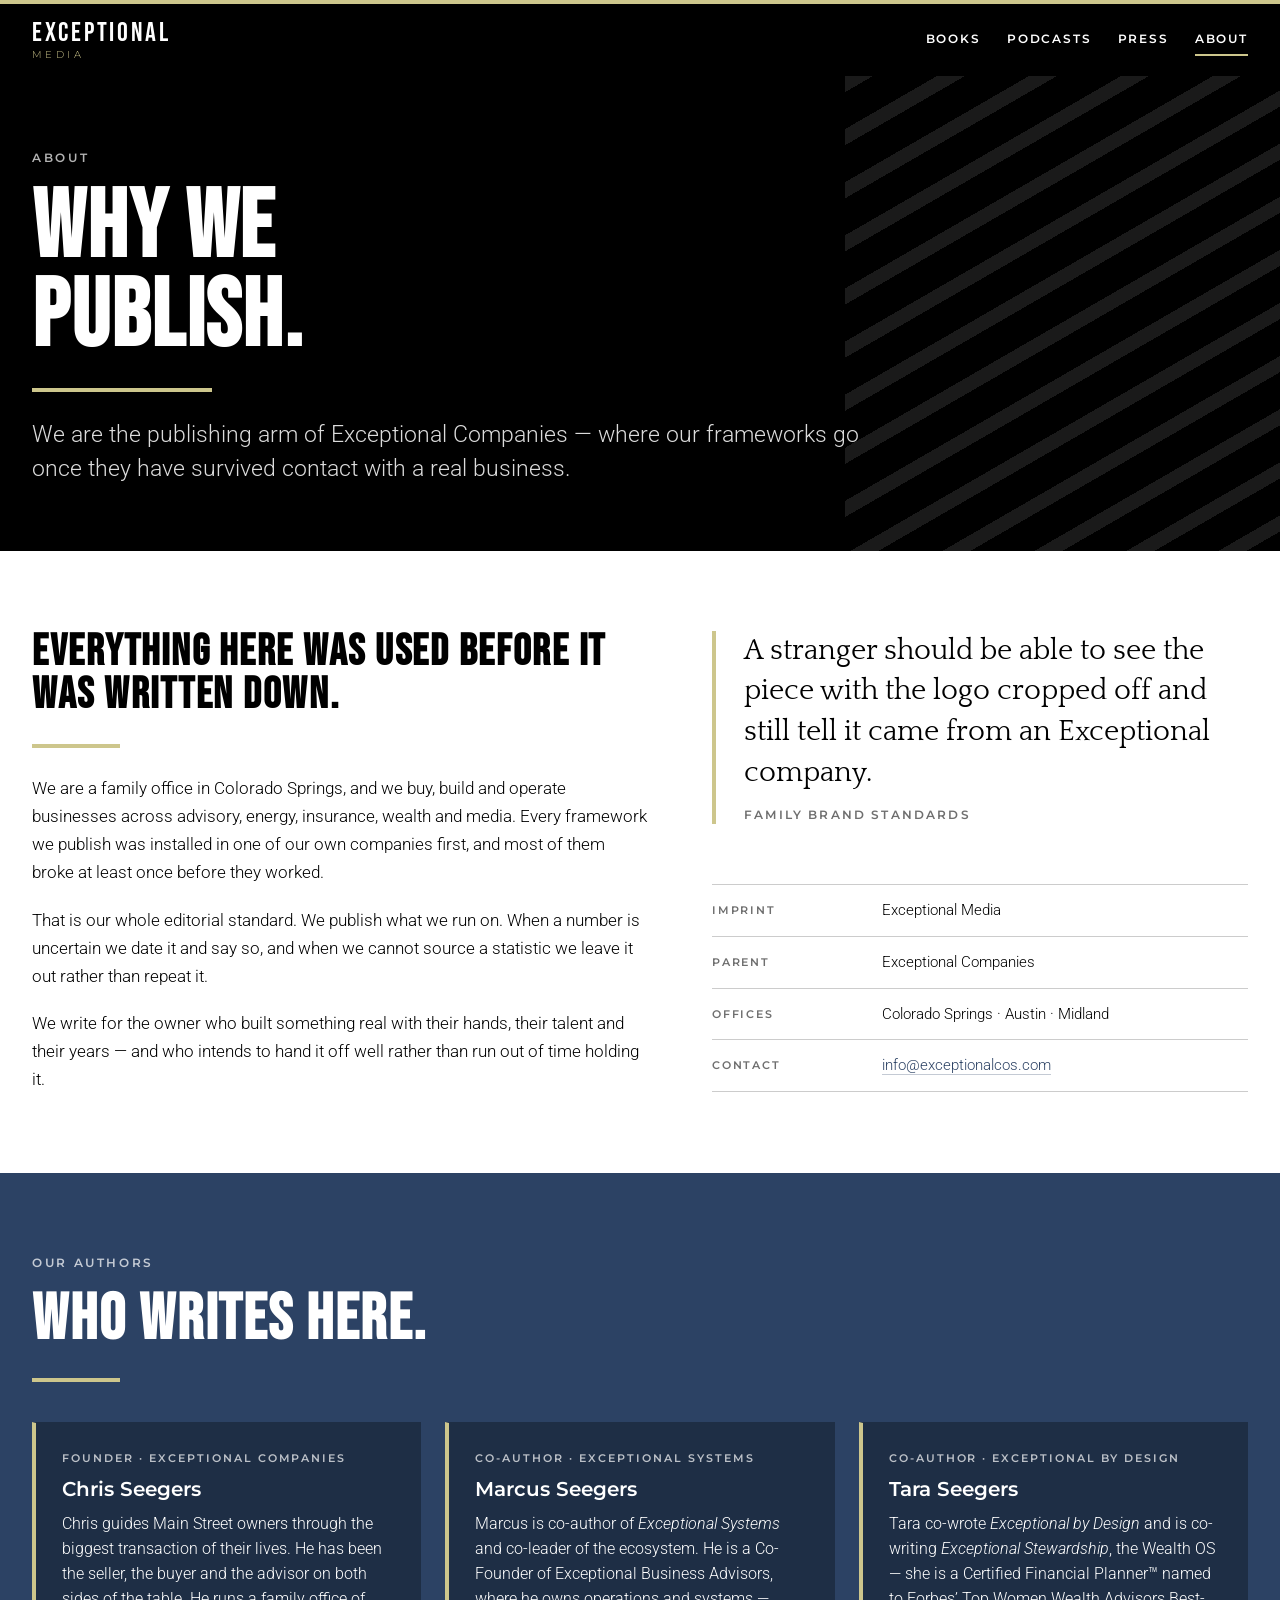
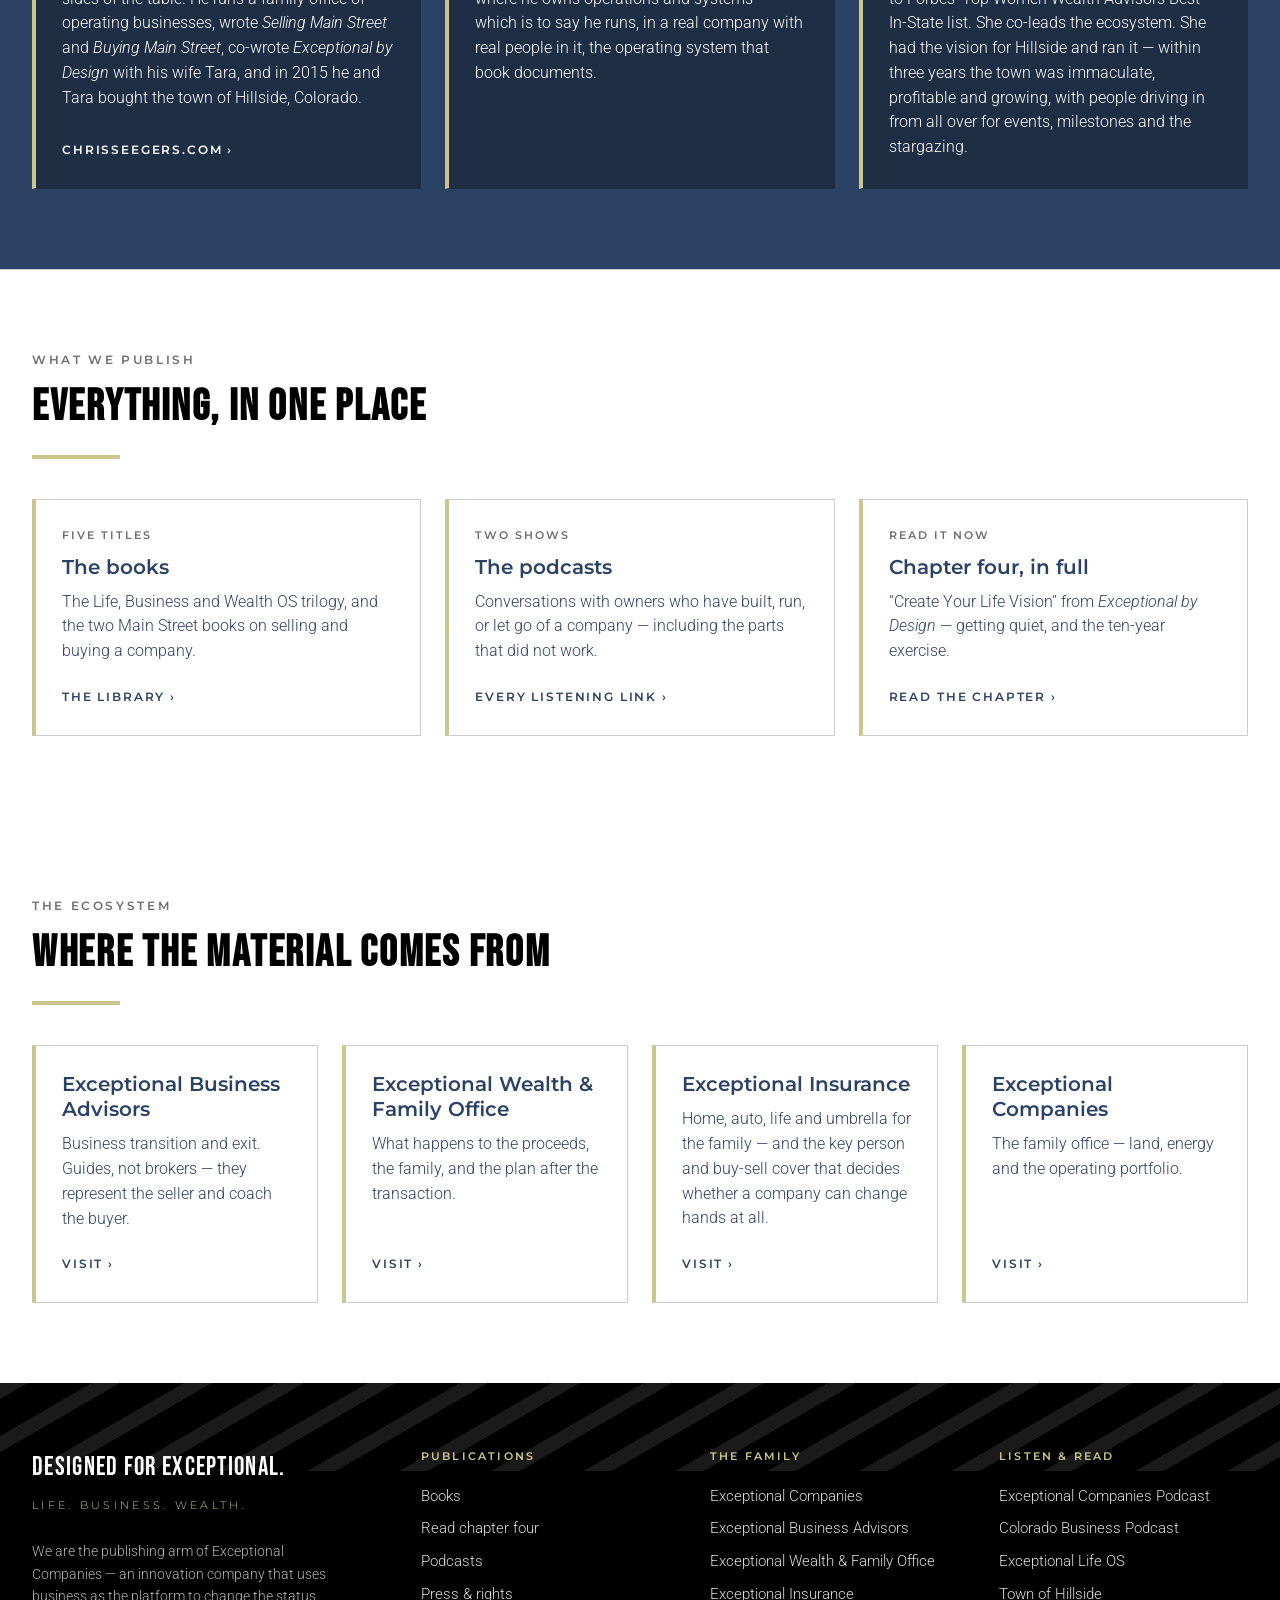
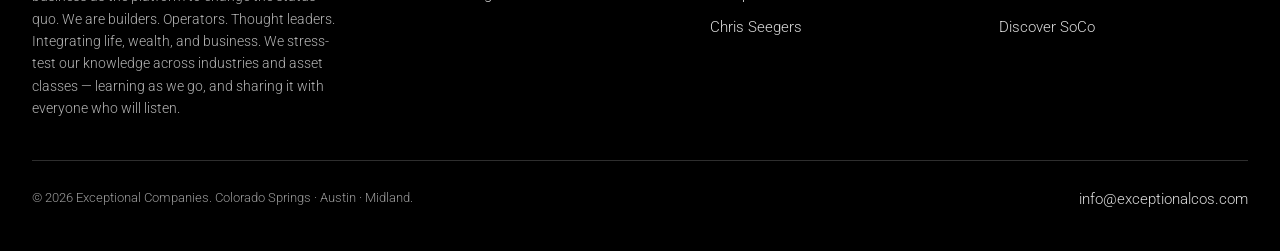
==== commit 9514970e: "Site update 2026-09-05 18:13 Committed by autopush.sh after build.py and check.py passed." ====
--- a/about/index.html
+++ b/about/index.html
@@ -225,6 +225,7 @@
         <a href="https://www.youtube.com/@ColoradoBusinessPodcast" rel="noopener">Colorado Business Podcast</a>
         <a href="https://exceptional-os.com" rel="noopener">Exceptional Life OS</a>
         <a href="https://townofhillside.com" rel="noopener">Town of Hillside</a>
+        <a href="https://discoversoco.com" rel="noopener">Discover SoCo</a>
       </div>
     </div>
     <div class="rule"></div>
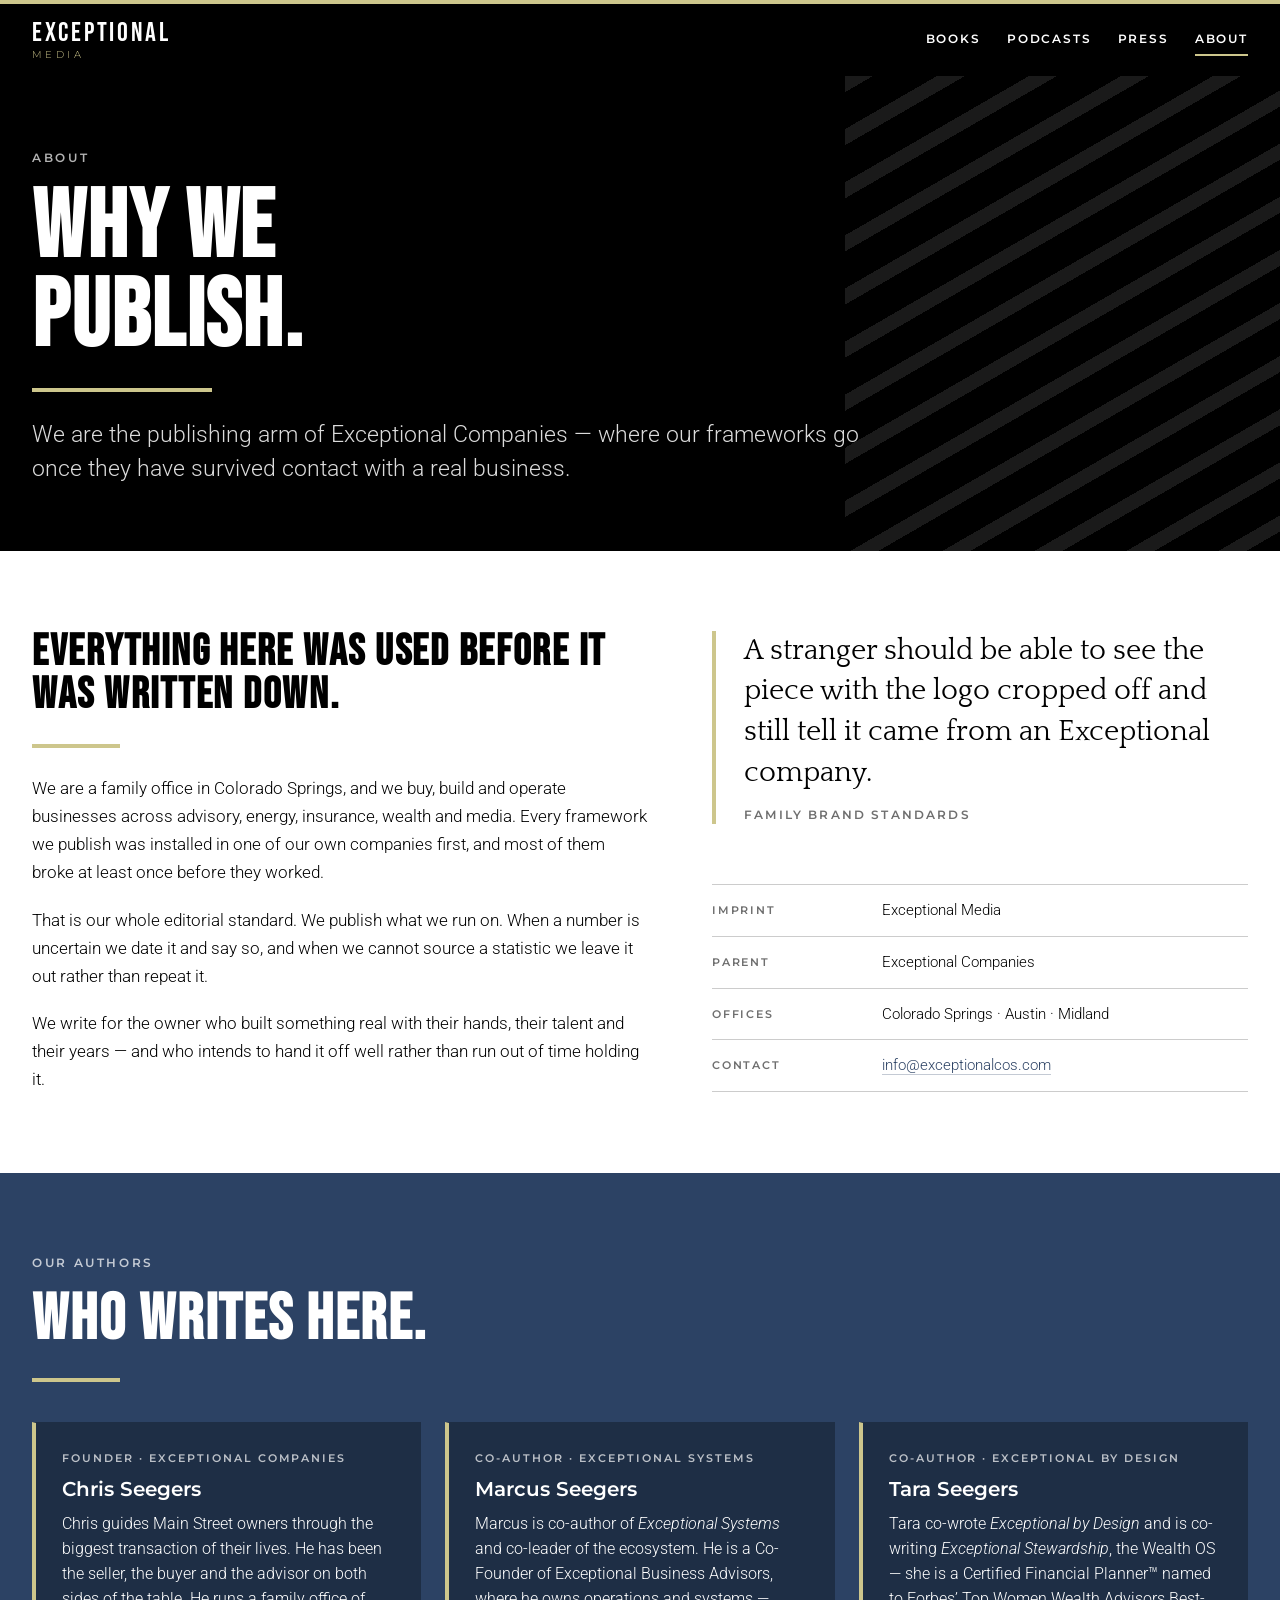
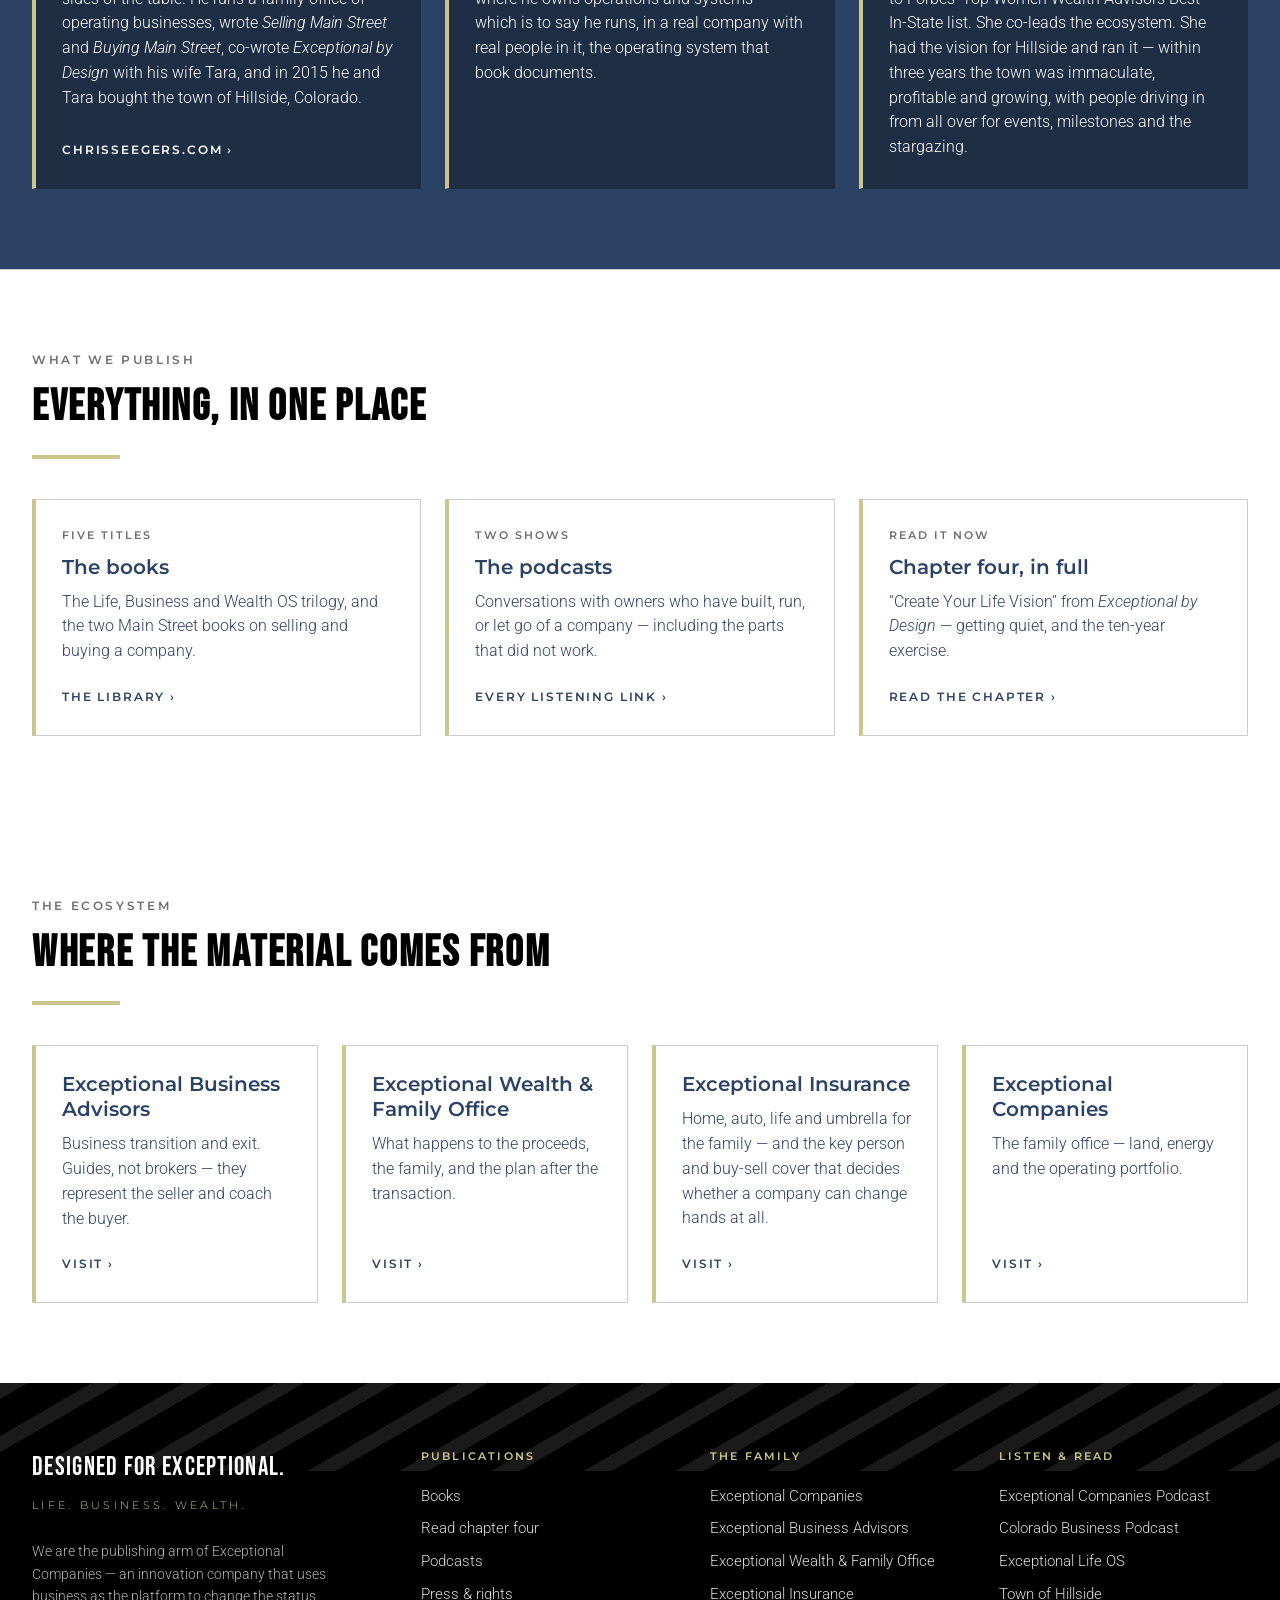
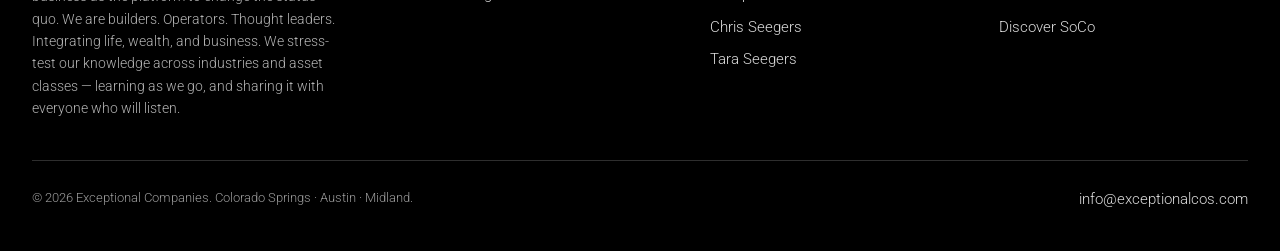
==== commit f23fb93f: "Site update 2026-09-05 18:21 Committed by autopush.sh after build.py and check.py passed." ====
--- a/about/index.html
+++ b/about/index.html
@@ -218,6 +218,7 @@
         <a href="https://www.exceptionalwealth.us" rel="noopener">Exceptional Wealth &amp; Family Office</a>
         <a href="https://insureexceptional.com" rel="noopener">Exceptional Insurance</a>
         <a href="https://chrisseegers.com" rel="noopener">Chris Seegers</a>
+        <a href="https://taraseegers.com" rel="noopener">Tara Seegers</a>
       </div>
       <div>
         <h2>Listen &amp; read</h2>
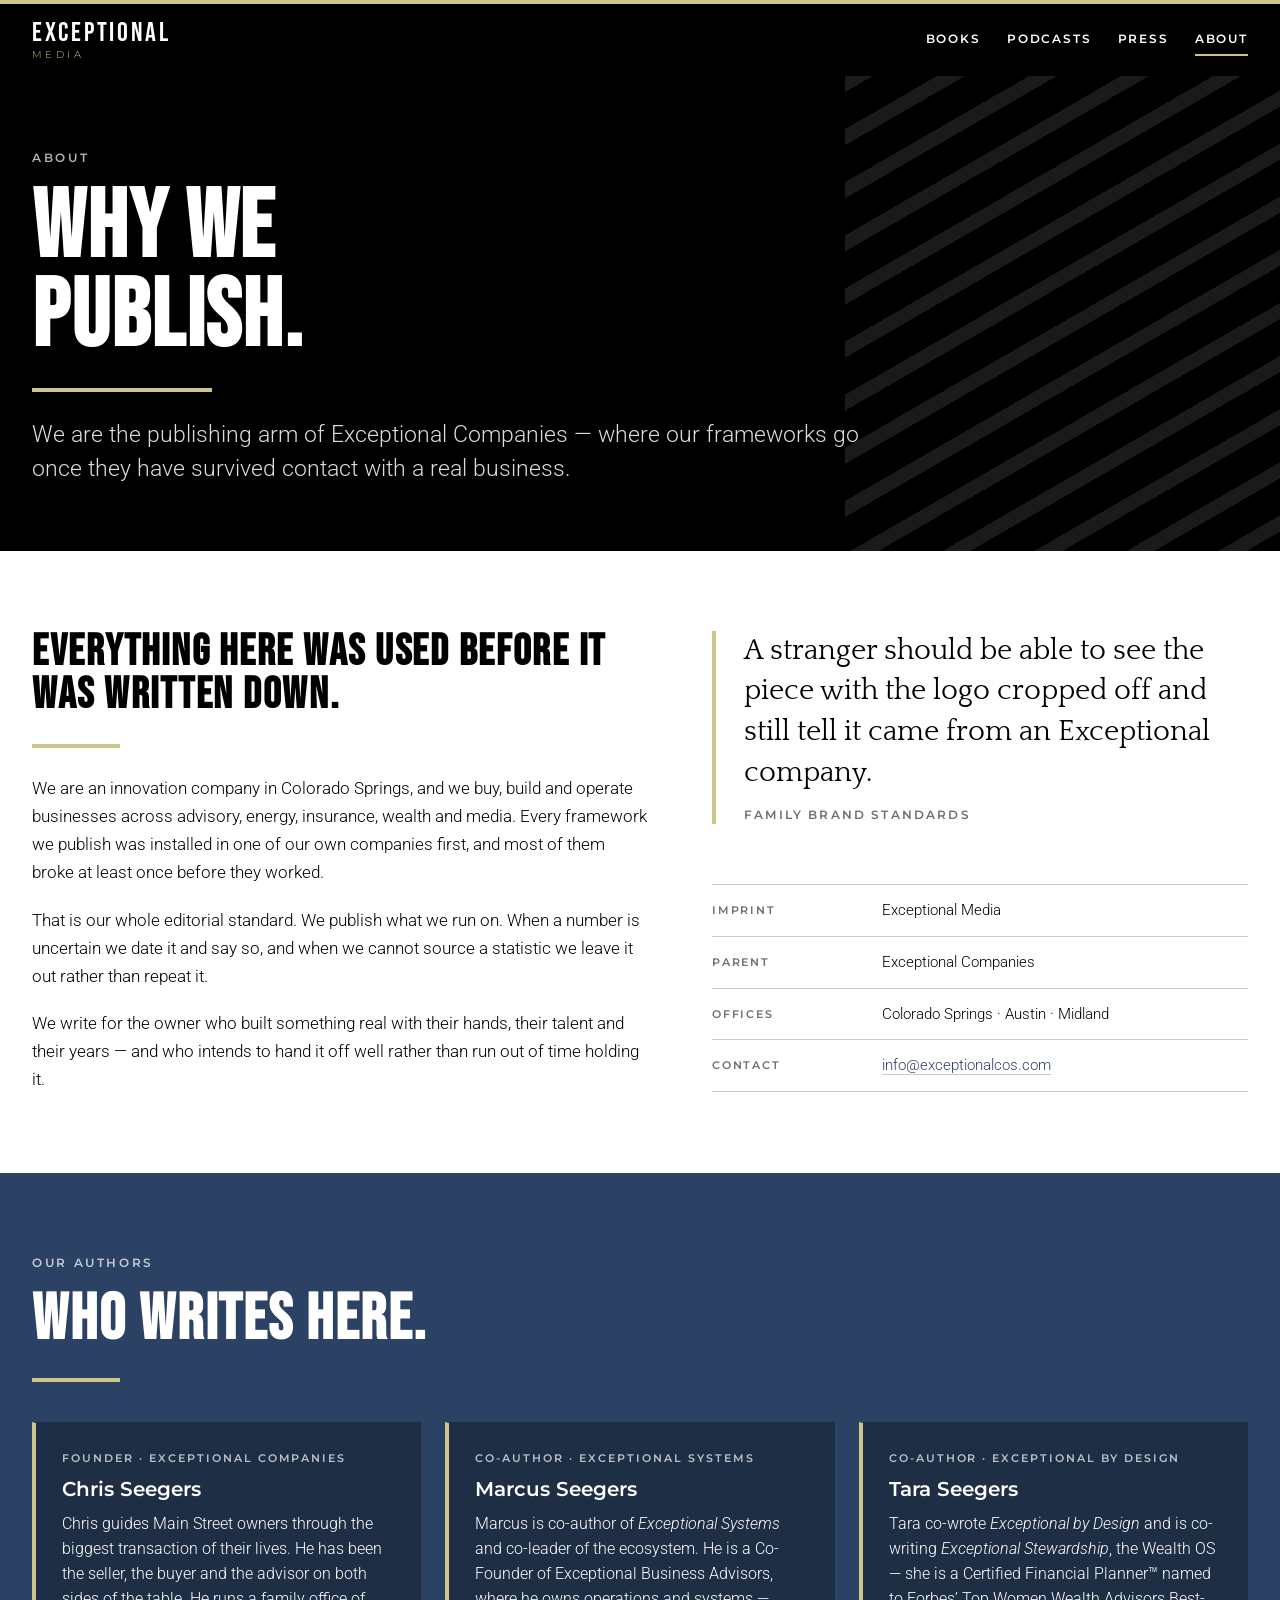
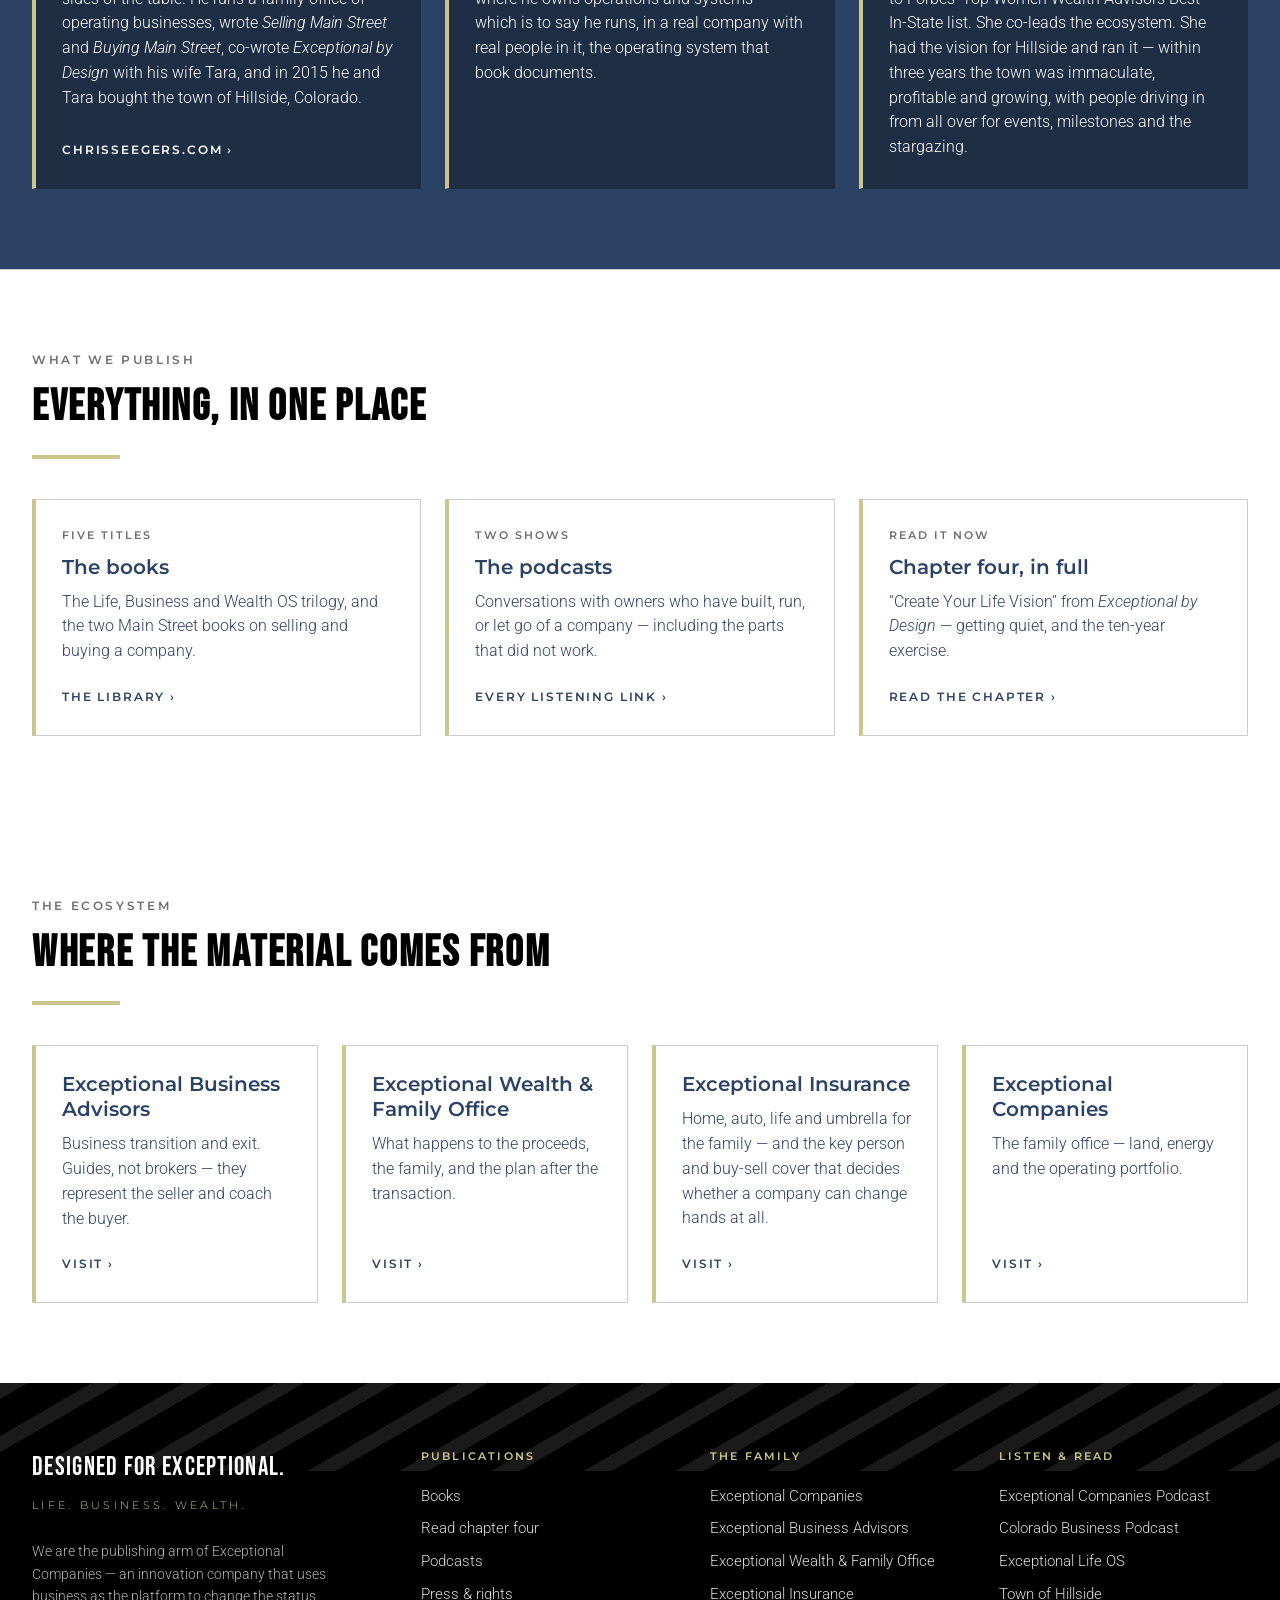
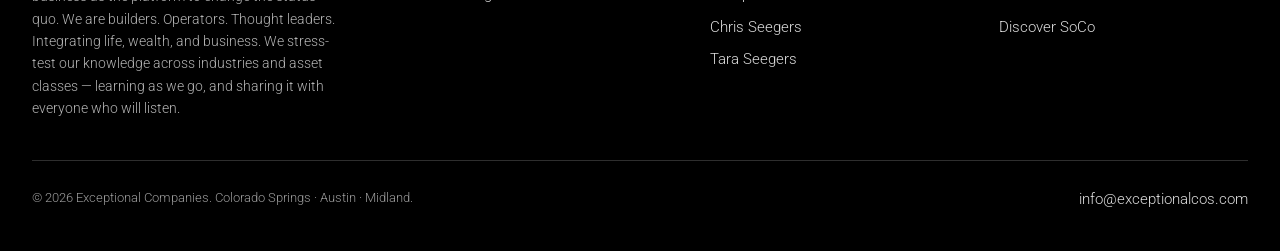
==== commit 654fdd3b: "Site update 2026-09-05 18:27 Committed by autopush.sh after build.py and check.py passed." ====
--- a/about/index.html
+++ b/about/index.html
@@ -66,7 +66,7 @@
       <div class="body">
         <h2 class="h2">Everything here was used before it was written down.</h2>
         <hr class="accentrule mt3">
-        <p class="mt3">We are a family office in Colorado Springs, and we buy, build and operate
+        <p class="mt3">We are an innovation company in Colorado Springs, and we buy, build and operate
           businesses across advisory, energy, insurance, wealth and media. Every framework we
           publish was installed in one of our own companies first, and most of them broke at
           least once before they worked.</p>
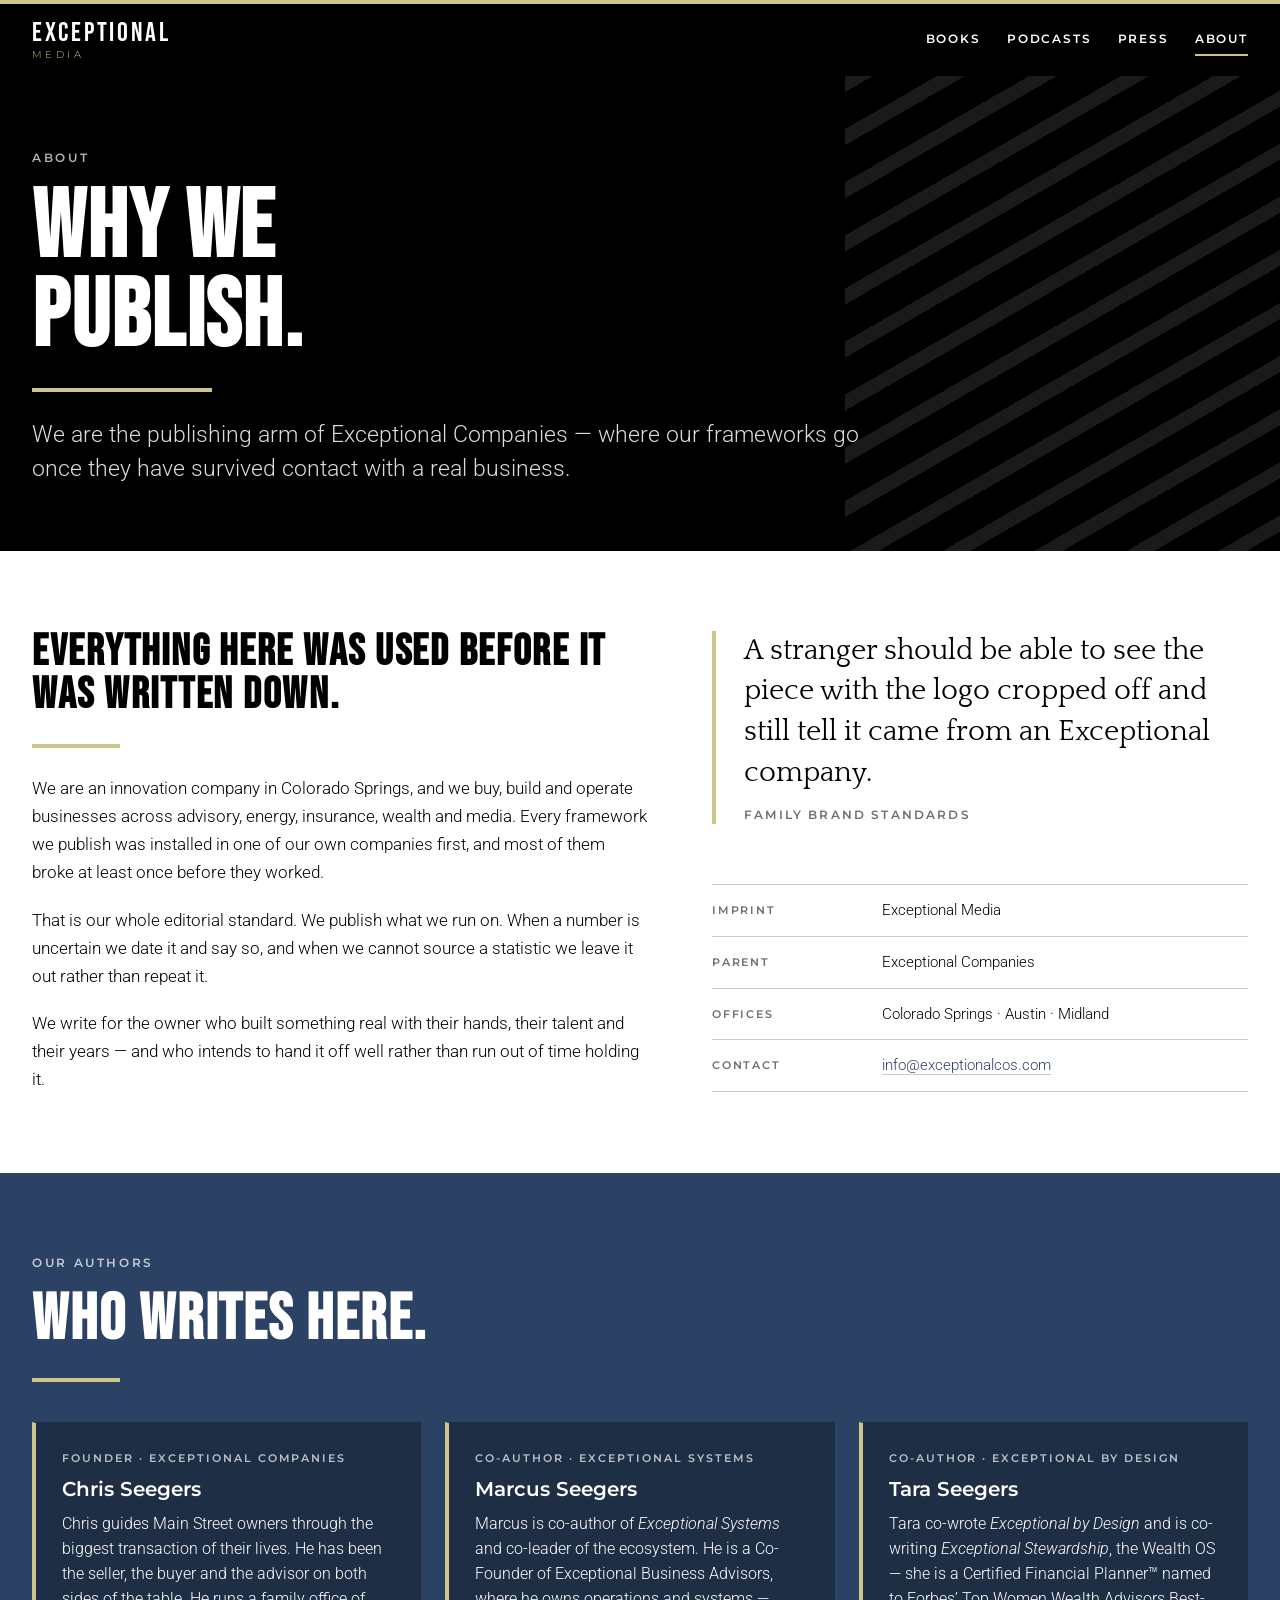
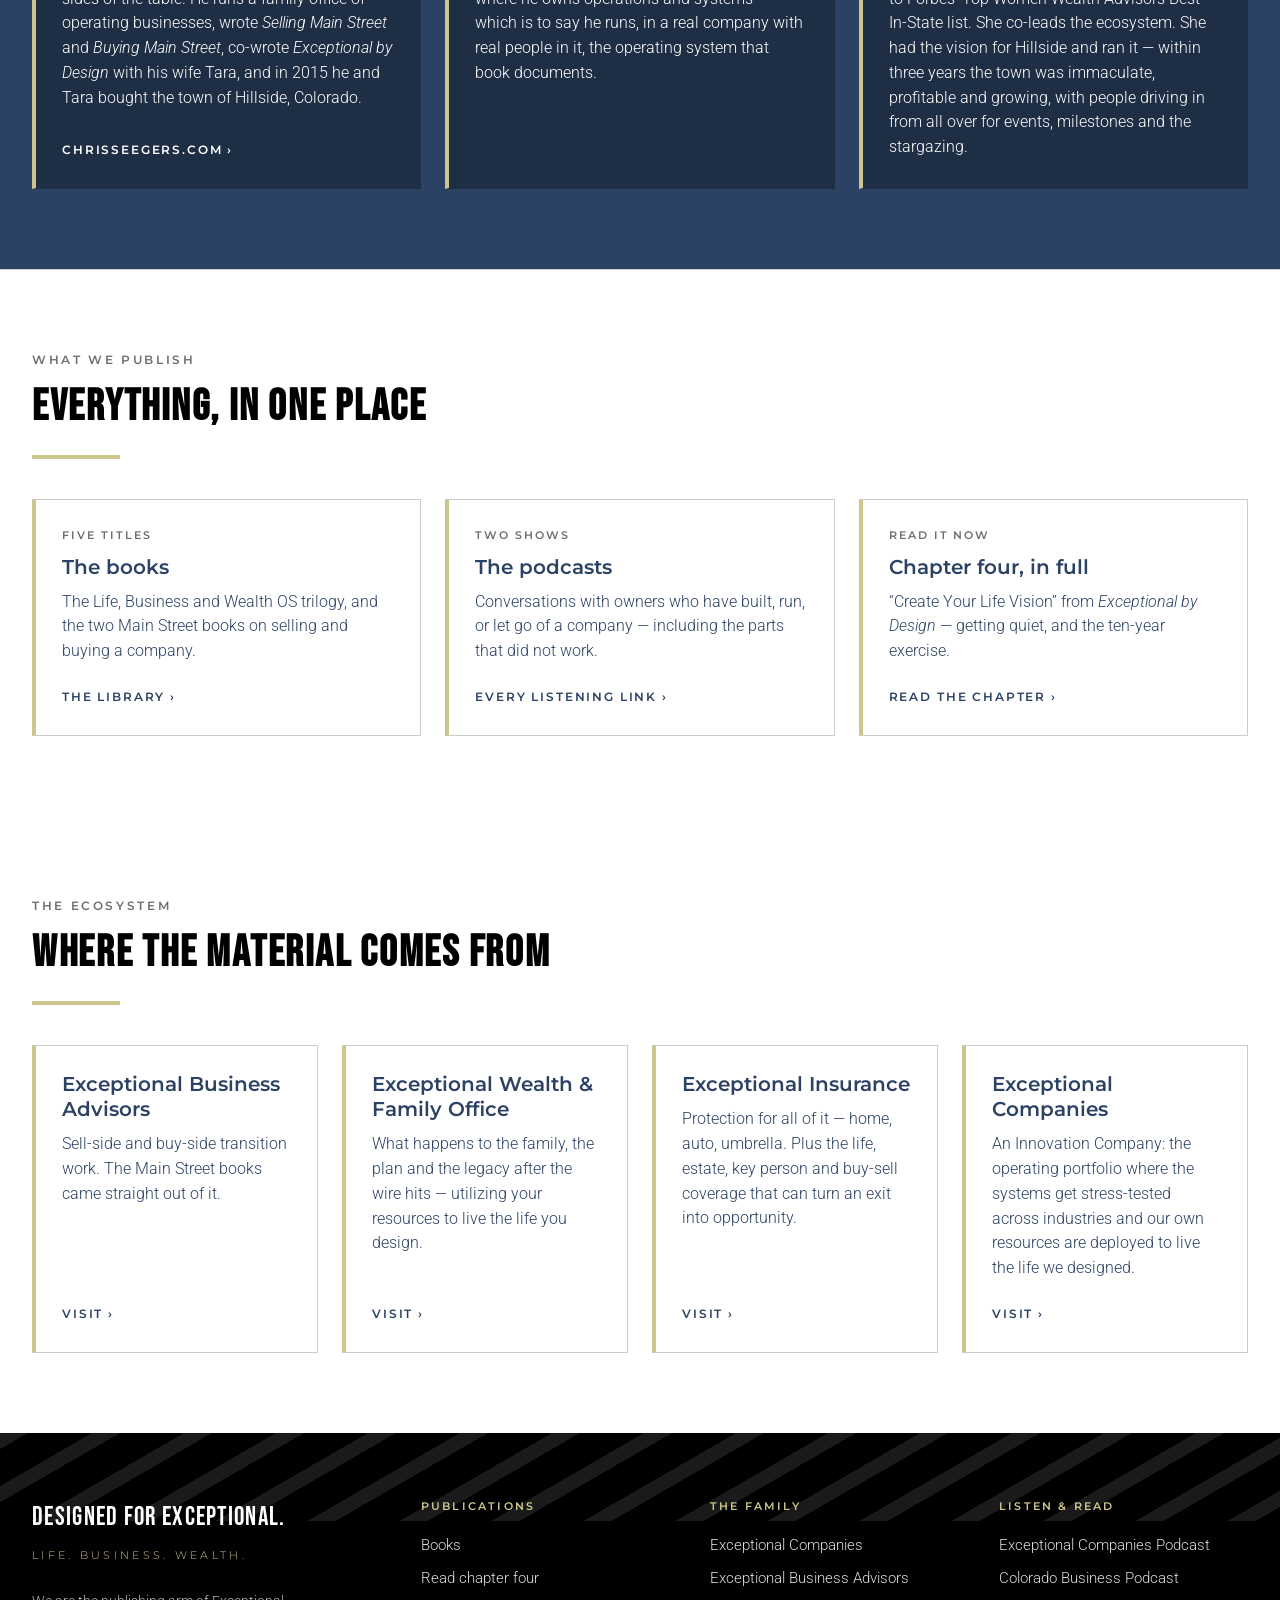
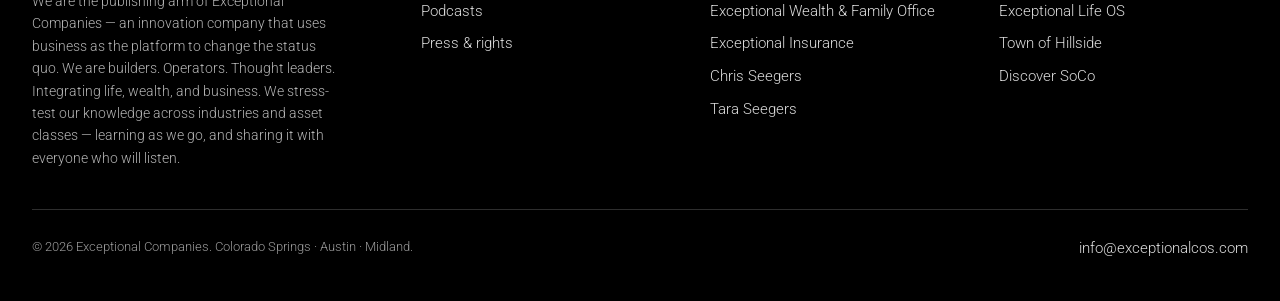
==== commit e0f1e0a1: "Site update 2026-09-05 18:30 Committed by autopush.sh after build.py and check.py passed." ====
--- a/about/index.html
+++ b/about/index.html
@@ -169,20 +169,22 @@
     <div class="grid g4 mt4">
       <a class="card" href="https://excoadvisors.com" rel="noopener" target="_blank">
         <div class="title">Exceptional Business Advisors</div>
-        <p>Business transition and exit. Guides, not brokers &mdash; they represent the seller and coach the buyer.</p>
+        <p>Sell-side and buy-side transition work. The Main Street books came straight out of it.</p>
         <span class="go">Visit &rsaquo;</span></a>
       <a class="card" href="https://www.exceptionalwealth.us" rel="noopener" target="_blank">
         <div class="title">Exceptional Wealth &amp; Family Office</div>
-        <p>What happens to the proceeds, the family, and the plan after the transaction.</p>
+        <p>What happens to the family, the plan and the legacy after the wire hits &mdash; utilizing
+          your resources to live the life you design.</p>
         <span class="go">Visit &rsaquo;</span></a>
       <a class="card" href="https://insureexceptional.com" rel="noopener" target="_blank">
         <div class="title">Exceptional Insurance</div>
-        <p>Home, auto, life and umbrella for the family &mdash; and the key person and buy-sell
-          cover that decides whether a company can change hands at all.</p>
+        <p>Protection for all of it &mdash; home, auto, umbrella. Plus the life, estate, key person
+          and buy-sell coverage that can turn an exit into opportunity.</p>
         <span class="go">Visit &rsaquo;</span></a>
       <a class="card" href="https://exceptionalcos.com" rel="noopener" target="_blank">
         <div class="title">Exceptional Companies</div>
-        <p>The family office &mdash; land, energy and the operating portfolio.</p>
+        <p>An Innovation Company: the operating portfolio where the systems get stress-tested across
+          industries and our own resources are deployed to live the life we designed.</p>
         <span class="go">Visit &rsaquo;</span></a>
     </div>
   </div>
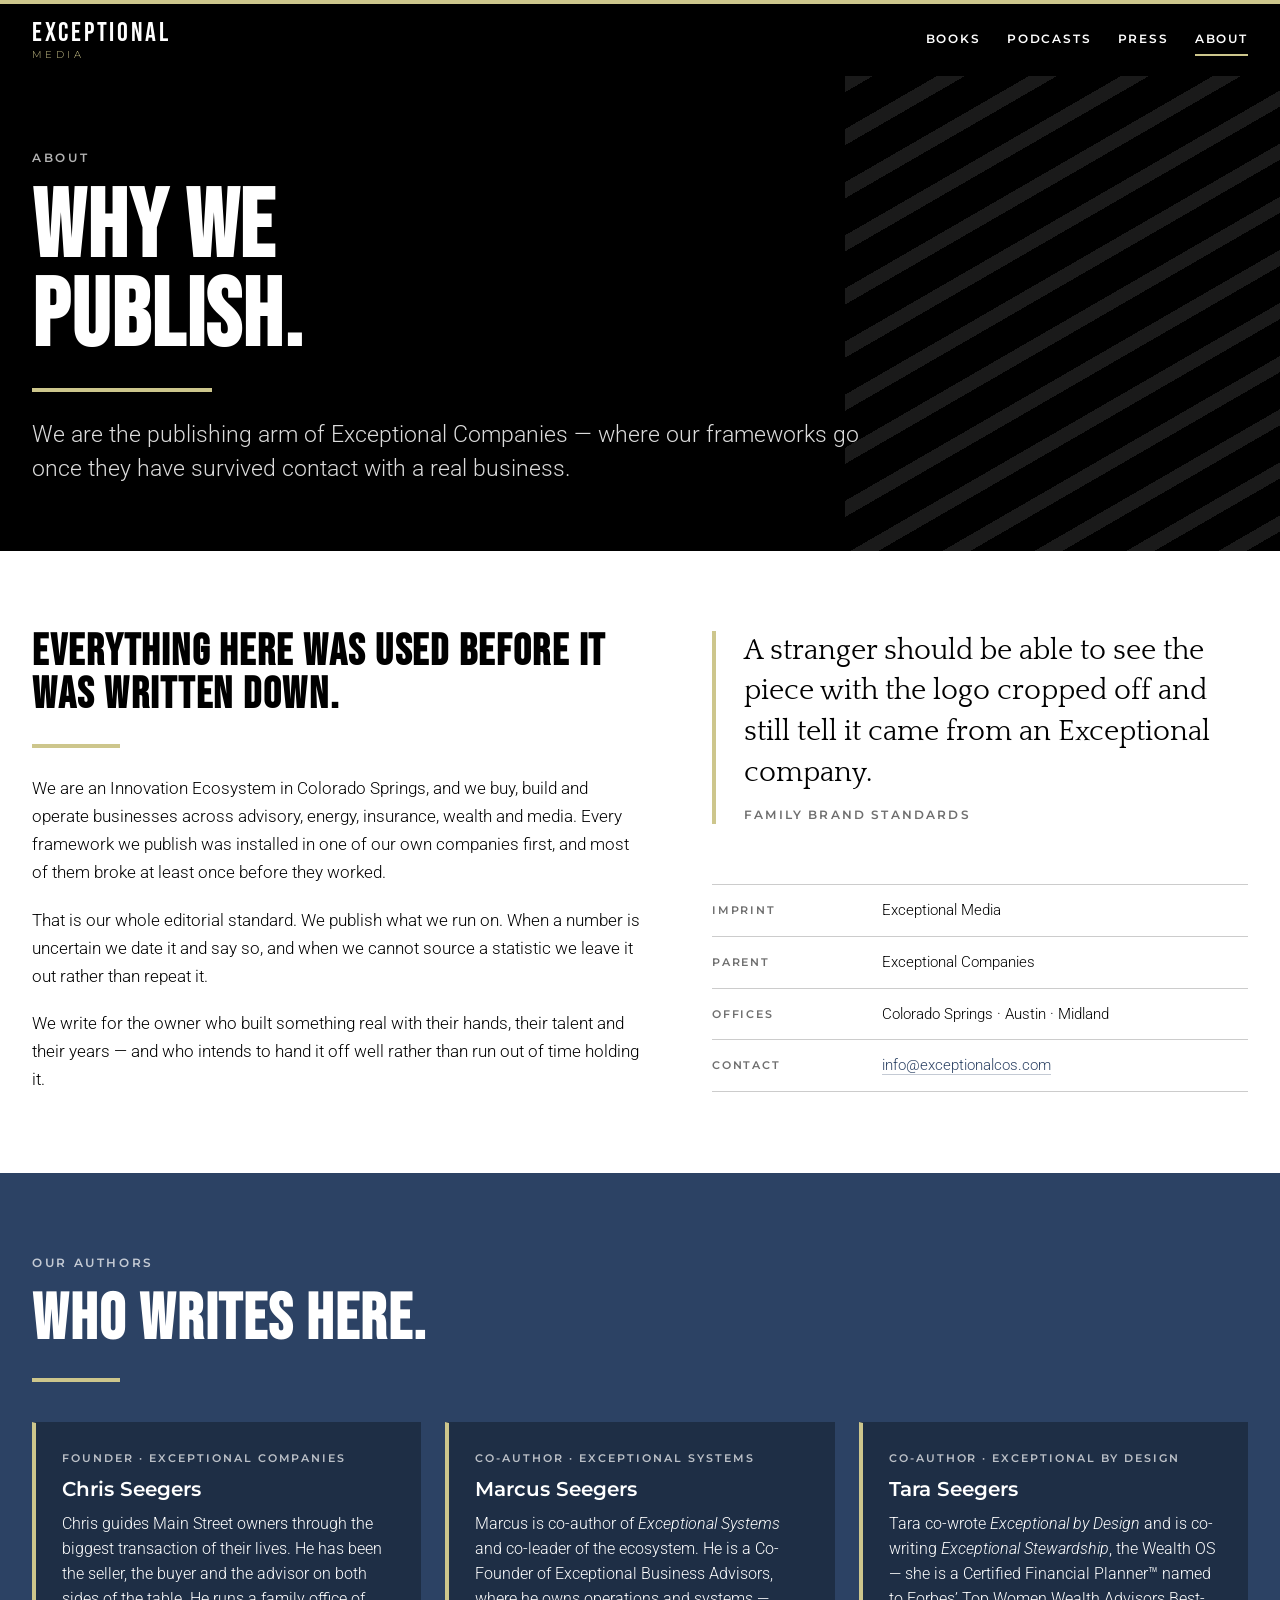
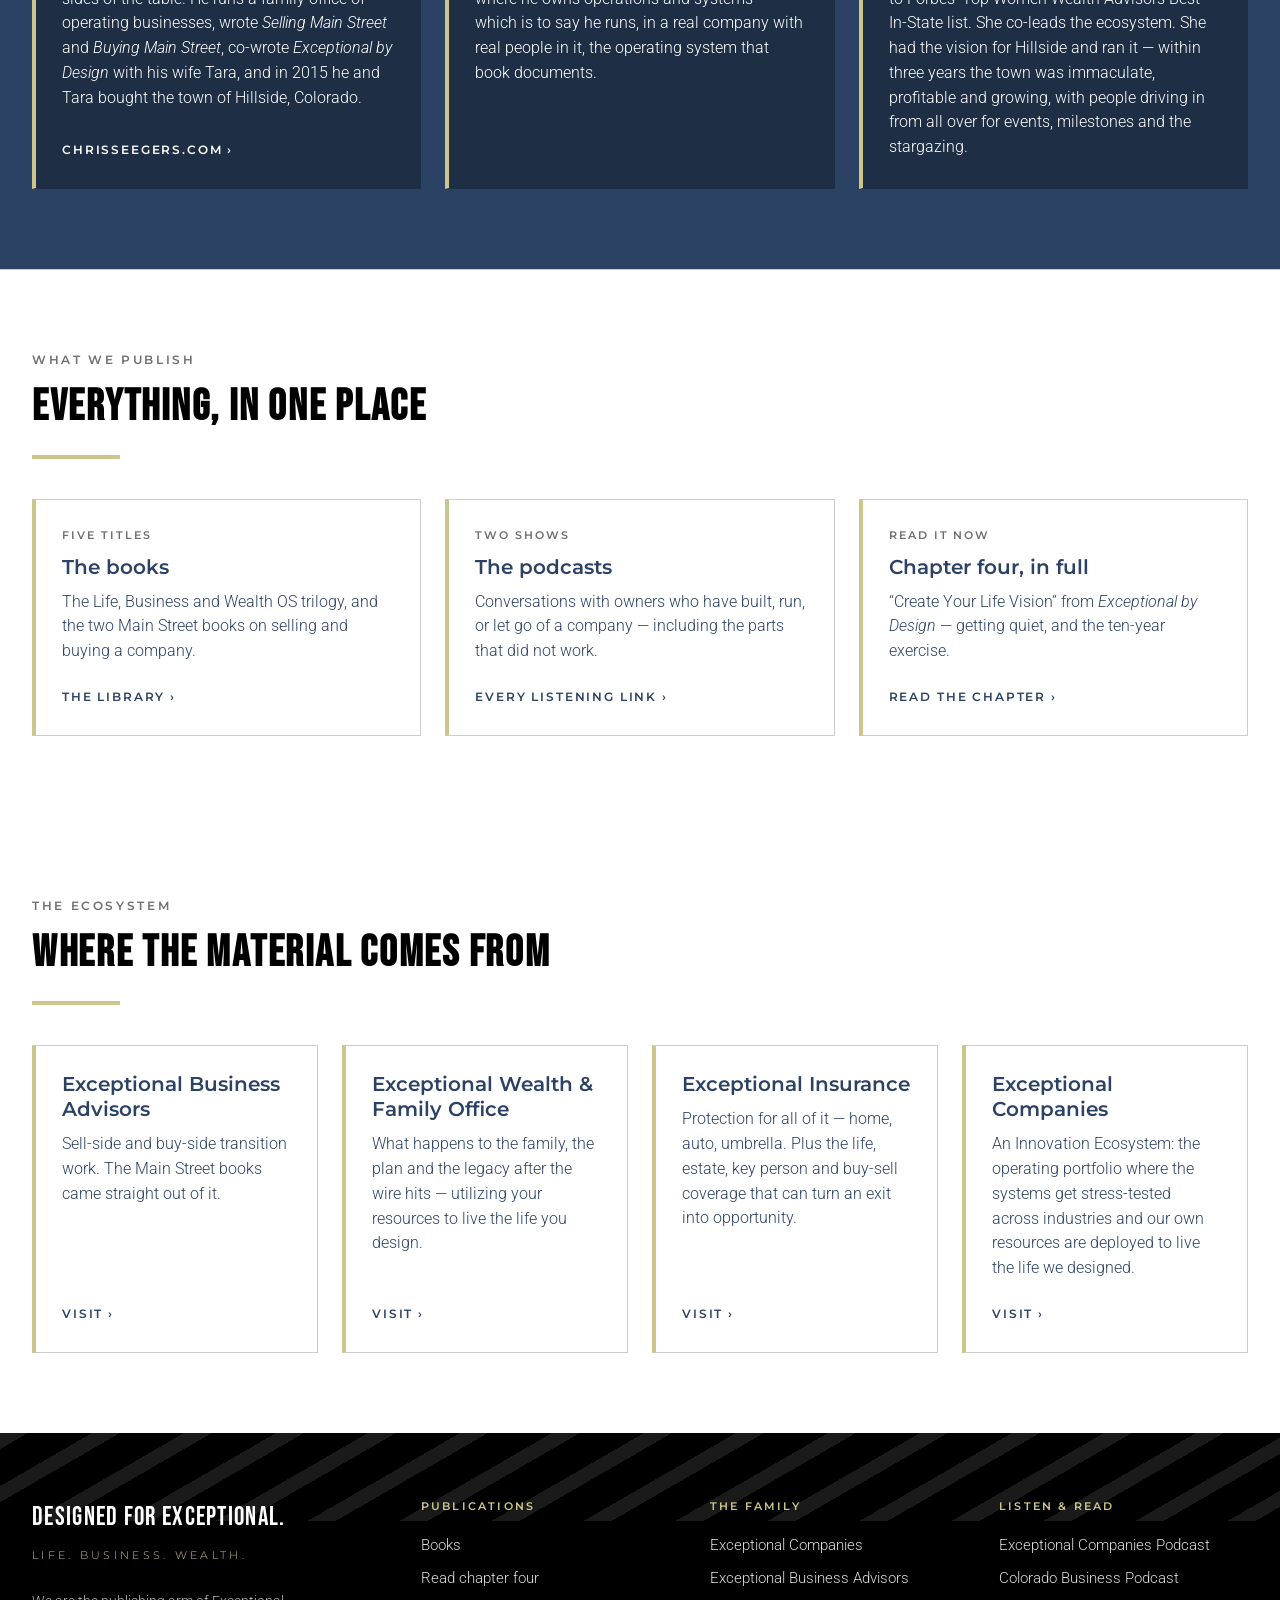
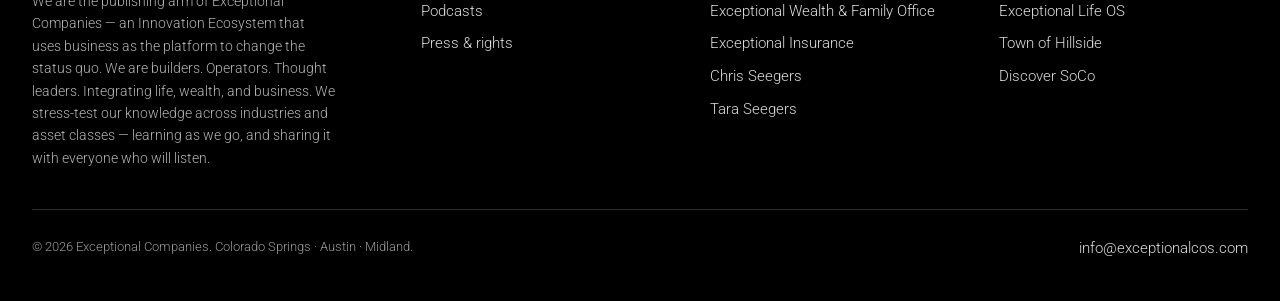
==== commit 004712fe: "Site update 2026-09-05 18:41 Committed by autopush.sh after build.py and check.py passed." ====
--- a/about/index.html
+++ b/about/index.html
@@ -4,12 +4,12 @@
 <meta charset="utf-8">
 <meta name="viewport" content="width=device-width, initial-scale=1">
 <title>About — Exceptional Media</title>
-<meta name="description" content="Exceptional Media is the publishing arm of Exceptional Companies, a family office in Colorado Springs. We publish what we run on.">
+<meta name="description" content="Exceptional Media is the publishing arm of Exceptional Companies, an Innovation Ecosystem in Colorado Springs. We publish what we run on.">
 <link rel="canonical" href="https://exceptionalmedia.us/about/">
 <meta property="og:type" content="website">
 <meta property="og:site_name" content="Exceptional Media">
 <meta property="og:title" content="About — Exceptional Media">
-<meta property="og:description" content="Exceptional Media is the publishing arm of Exceptional Companies, a family office in Colorado Springs. We publish what we run on.">
+<meta property="og:description" content="Exceptional Media is the publishing arm of Exceptional Companies, an Innovation Ecosystem in Colorado Springs. We publish what we run on.">
 <meta property="og:url" content="https://exceptionalmedia.us/about/">
 <meta property="og:image" content="https://exceptionalmedia.us/assets/og-exceptional-media.png">
 <meta property="og:image:width" content="1200">
@@ -66,7 +66,7 @@
       <div class="body">
         <h2 class="h2">Everything here was used before it was written down.</h2>
         <hr class="accentrule mt3">
-        <p class="mt3">We are an innovation company in Colorado Springs, and we buy, build and operate
+        <p class="mt3">We are an Innovation Ecosystem in Colorado Springs, and we buy, build and operate
           businesses across advisory, energy, insurance, wealth and media. Every framework we
           publish was installed in one of our own companies first, and most of them broke at
           least once before they worked.</p>
@@ -183,7 +183,7 @@
         <span class="go">Visit &rsaquo;</span></a>
       <a class="card" href="https://exceptionalcos.com" rel="noopener" target="_blank">
         <div class="title">Exceptional Companies</div>
-        <p>An Innovation Company: the operating portfolio where the systems get stress-tested across
+        <p>An Innovation Ecosystem: the operating portfolio where the systems get stress-tested across
           industries and our own resources are deployed to live the life we designed.</p>
         <span class="go">Visit &rsaquo;</span></a>
     </div>
@@ -199,7 +199,7 @@
       <div>
         <div class="tag">DESIGNED FOR EXCEPTIONAL.<i>LIFE. BUSINESS. WEALTH.</i></div>
         <p class="small mt3" style="color:rgba(255,255,255,.7);max-width:38ch">
-          We are the publishing arm of Exceptional Companies &mdash; an innovation company that
+          We are the publishing arm of Exceptional Companies &mdash; an Innovation Ecosystem that
           uses business as the platform to change the status quo. We are builders. Operators.
           Thought leaders. Integrating life, wealth, and business. We stress-test our knowledge
           across industries and asset classes &mdash; learning as we go, and sharing it with
